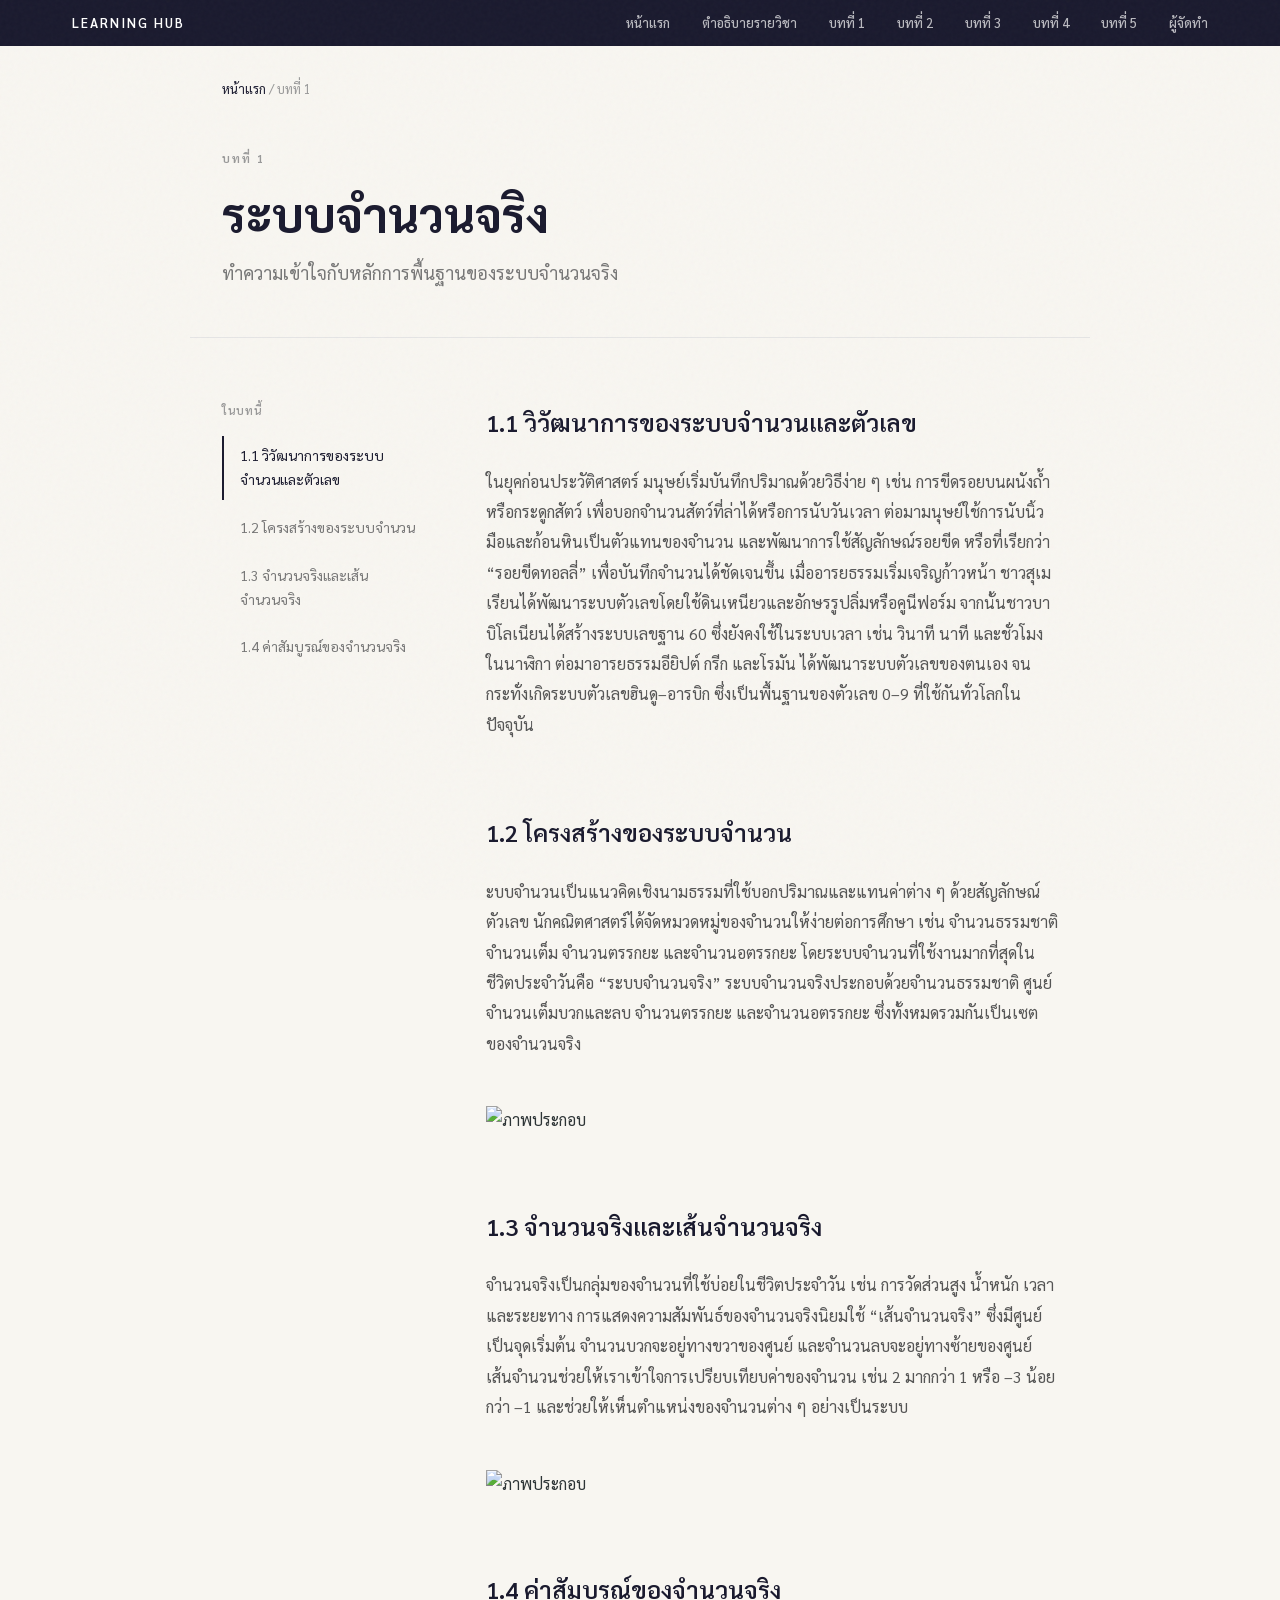
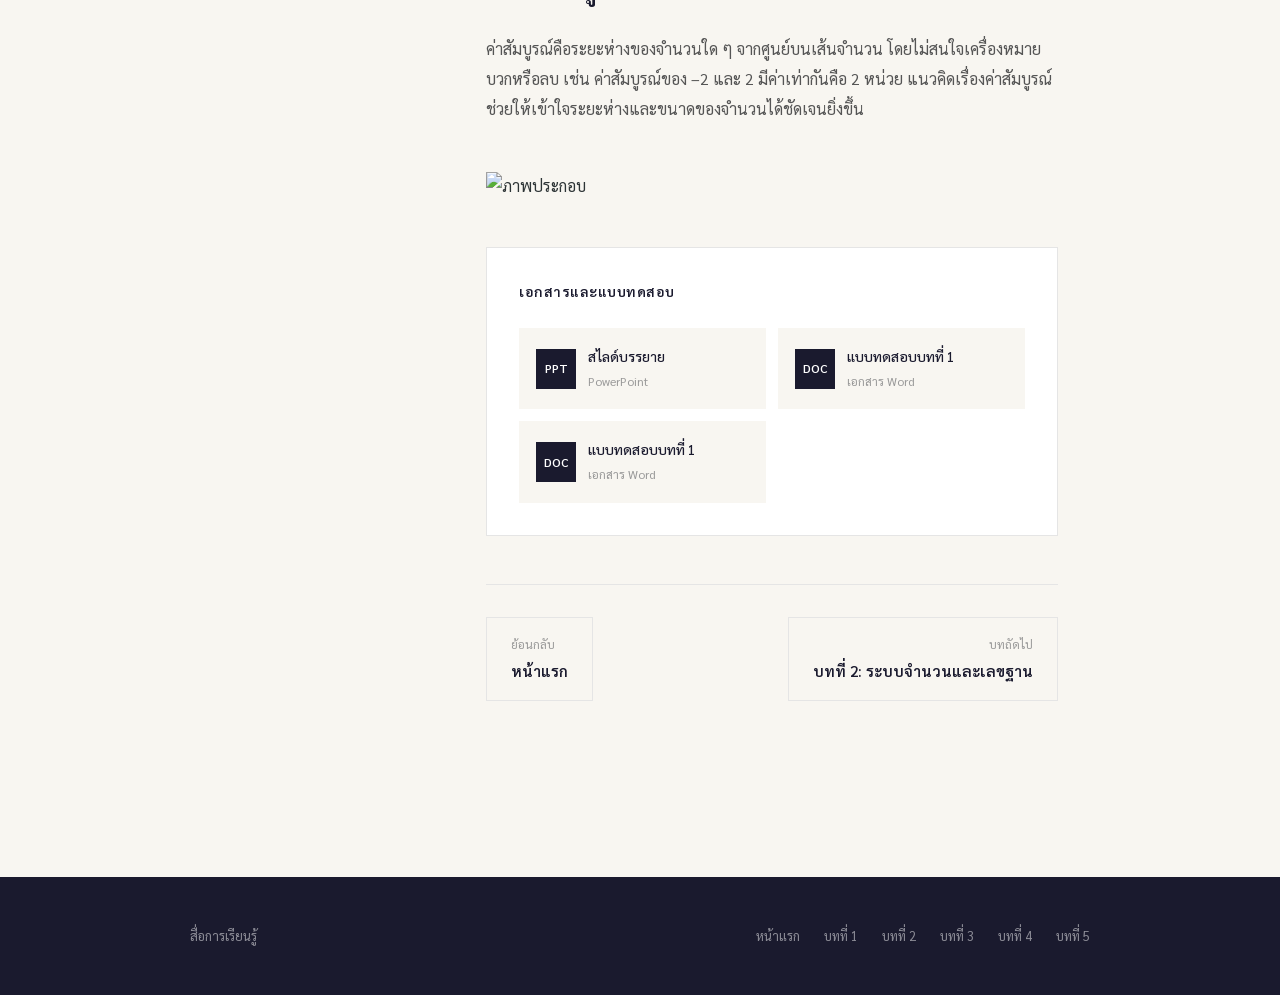
==== chapter1.html @ 9826f84a "Add files via upload" ====
<!DOCTYPE html>
<html lang="th">

<head>
    <meta charset="UTF-8">
    <meta name="viewport" content="width=device-width, initial-scale=1.0">
    <title>บทที่ 1 - ระบบจำนวนจริง</title>
    <style>
        @import url('https://fonts.googleapis.com/css2?family=Sarabun:wght@300;400;500;600;700&display=swap');

        * {
            margin: 0;
            padding: 0;
            box-sizing: border-box;
        }

        body {
            font-family: 'Sarabun', sans-serif;
            background: #f8f6f1;
            color: #2d3436;
            line-height: 1.7;
            min-height: 100vh;
        }

        .grain {
            position: fixed;
            top: 0;
            left: 0;
            width: 100%;
            height: 100%;
            pointer-events: none;
            opacity: 0.03;
            background-image: url("data:image/svg+xml,%3Csvg viewBox='0 0 256 256' xmlns='http://www.w3.org/2000/svg'%3E%3Cfilter id='noise'%3E%3CfeTurbulence type='fractalNoise' baseFrequency='0.9' numOctaves='4' stitchTiles='stitch'/%3E%3C/filter%3E%3Crect width='100%25' height='100%25' filter='url(%23noise)'/%3E%3C/svg%3E");
            z-index: 1000;
        }

        .topbar {
            background: #1a1a2e;
            padding: 12px 0;
        }

        .topbar-inner {
            max-width: 1200px;
            margin: 0 auto;
            padding: 0 32px;
            display: flex;
            justify-content: space-between;
            align-items: center;
        }

        .logo {
            font-size: 13px;
            font-weight: 600;
            color: #fff;
            letter-spacing: 2px;
            text-transform: uppercase;
            text-decoration: none;
        }

        .topbar-nav {
            display: flex;
            gap: 32px;
        }

        .topbar-nav a {
            color: rgba(255, 255, 255, 0.7);
            text-decoration: none;
            font-size: 13px;
            font-weight: 500;
            transition: color 0.2s;
        }

        .topbar-nav a:hover,
        .topbar-nav a.active {
            color: #fff;
        }

        .breadcrumb {
            max-width: 900px;
            margin: 0 auto;
            padding: 32px 32px 0;
            font-size: 13px;
            color: #999;
        }

        .breadcrumb a {
            color: #1a1a2e;
            text-decoration: none;
        }

        .breadcrumb a:hover {
            text-decoration: underline;
        }

        .chapter-header {
            max-width: 900px;
            margin: 0 auto;
            padding: 48px 32px;
            border-bottom: 1px solid #e5e5e5;
        }

        .chapter-label {
            font-size: 12px;
            font-weight: 600;
            color: #999;
            letter-spacing: 2px;
            text-transform: uppercase;
            margin-bottom: 16px;
        }

        .chapter-header h1 {
            font-size: clamp(32px, 5vw, 48px);
            font-weight: 700;
            color: #1a1a2e;
            line-height: 1.2;
            margin-bottom: 16px;
        }

        .chapter-header p {
            font-size: 18px;
            color: #777;
            max-width: 600px;
        }

        .content-wrapper {
            display: grid;
            grid-template-columns: 200px 1fr;
            gap: 64px;
            max-width: 900px;
            margin: 0 auto;
            padding: 64px 32px;
        }

        .sidebar {
            position: sticky;
            top: 32px;
            height: fit-content;
        }

        .sidebar-title {
            font-size: 11px;
            font-weight: 600;
            color: #999;
            letter-spacing: 1px;
            text-transform: uppercase;
            margin-bottom: 16px;
        }

        .sidebar-nav {
            list-style: none;
        }

        .sidebar-nav li {
            margin-bottom: 8px;
        }

        .sidebar-nav a {
            display: block;
            font-size: 14px;
            color: #777;
            text-decoration: none;
            padding: 8px 0;
            border-left: 2px solid transparent;
            padding-left: 16px;
            transition: all 0.2s;
        }

        .sidebar-nav a:hover,
        .sidebar-nav a.active {
            color: #1a1a2e;
            border-left-color: #1a1a2e;
        }

        .content {
            min-width: 0;
        }

        .content h2 {
            font-size: 24px;
            font-weight: 600;
            color: #1a1a2e;
            margin: 48px 0 24px;
            padding-top: 24px;
        }

        .content h2:first-child {
            margin-top: 0;
            padding-top: 0;
        }

        .content p {
            font-size: 16px;
            color: #555;
            line-height: 1.9;
            margin-bottom: 20px;
        }

        .content ul,
        .content ol {
            margin: 20px 0 28px 24px;
            color: #555;
        }

        .content li {
            margin-bottom: 12px;
            font-size: 16px;
            line-height: 1.8;
        }

        .callout {
            background: #fff;
            border: 1px solid #e5e5e5;
            border-left: 4px solid #1a1a2e;
            padding: 24px 28px;
            margin: 32px 0;
        }

        .callout-title {
            font-size: 14px;
            font-weight: 600;
            color: #1a1a2e;
            margin-bottom: 8px;
            text-transform: uppercase;
            letter-spacing: 0.5px;
        }

        .callout p {
            margin: 0;
            font-size: 15px;
        }

        .files-section {
            background: #fff;
            border: 1px solid #e5e5e5;
            padding: 32px;
            margin: 48px 0;
        }

        .files-title {
            font-size: 14px;
            font-weight: 600;
            color: #1a1a2e;
            margin-bottom: 24px;
            text-transform: uppercase;
            letter-spacing: 0.5px;
        }

        .files-grid {
            display: grid;
            grid-template-columns: repeat(2, 1fr);
            gap: 12px;
        }

        .file-item {
            display: flex;
            align-items: center;
            gap: 12px;
            padding: 16px;
            background: #f8f6f1;
            text-decoration: none;
            color: #1a1a2e;
            font-size: 14px;
            font-weight: 500;
            transition: all 0.2s;
            border: 1px solid transparent;
        }

        .file-item:hover {
            border-color: #1a1a2e;
            background: #fff;
        }

        .file-icon {
            width: 40px;
            height: 40px;
            background: #1a1a2e;
            color: #fff;
            display: flex;
            align-items: center;
            justify-content: center;
            font-size: 12px;
            font-weight: 600;
            flex-shrink: 0;
        }

        .file-info {
            min-width: 0;
        }

        .file-name {
            display: block;
            white-space: nowrap;
            overflow: hidden;
            text-overflow: ellipsis;
        }

        .file-type {
            font-size: 12px;
            color: #999;
            font-weight: 400;
        }

        .nav-bottom {
            display: flex;
            justify-content: space-between;
            align-items: center;
            padding: 32px 0;
            margin-top: 48px;
            border-top: 1px solid #e5e5e5;
        }

        .nav-link {
            display: flex;
            flex-direction: column;
            text-decoration: none;
            color: inherit;
            padding: 16px 24px;
            border: 1px solid #e5e5e5;
            transition: all 0.2s;
            max-width: 280px;
        }

        .nav-link:hover {
            border-color: #1a1a2e;
            background: #fff;
        }

        .nav-link-label {
            font-size: 12px;
            color: #999;
            margin-bottom: 4px;
        }

        .nav-link-title {
            font-size: 15px;
            font-weight: 600;
            color: #1a1a2e;
        }

        footer {
            background: #1a1a2e;
            padding: 48px 32px;
            margin-top: 80px;
        }

        .footer-inner {
            max-width: 900px;
            margin: 0 auto;
            display: flex;
            justify-content: space-between;
            align-items: center;
        }

        .footer-text {
            color: rgba(255, 255, 255, 0.5);
            font-size: 13px;
        }

        .footer-links {
            display: flex;
            gap: 24px;
        }

        .footer-links a {
            color: rgba(255, 255, 255, 0.5);
            text-decoration: none;
            font-size: 13px;
            transition: color 0.2s;
        }

        .footer-links a:hover {
            color: #fff;
        }

        @media (max-width: 800px) {
            .content-wrapper {
                grid-template-columns: 1fr;
                gap: 32px;
            }

            .sidebar {
                position: static;
                padding-bottom: 32px;
                border-bottom: 1px solid #e5e5e5;
            }

            .files-grid {
                grid-template-columns: 1fr;
            }

            .nav-bottom {
                flex-direction: column;
                gap: 16px;
            }

            .nav-link {
                width: 100%;
                max-width: none;
            }
        }

        @media (max-width: 600px) {
            .chapter-header {
                padding: 32px 24px;
            }

            .content-wrapper {
                padding: 48px 24px;
            }

            .topbar-nav {
                display: none;
            }
        }
    </style>
</head>

<body>
    <div class="grain"></div>

    <div class="topbar">
        <div class="topbar-inner">
            <a href="index.html" class="logo">Learning Hub</a>
            <nav class="topbar-nav">
                <a href="index.html">หน้าแรก</a>
                <a href="chapter1.html">ตำอธิบายรายวิชา</a>
                <a href="chapter1.html">บทที่ 1</a>
                <a href="chapter2.html">บทที่ 2</a>
                <a href="chapter3.html">บทที่ 3</a>
                <a href="chapter4.html">บทที่ 4</a>
                <a href="chapter5.html">บทที่ 5</a>
                <a href="chapter1.html">ผู้จัดทำ</a>
            </nav>
        </div>
    </div>

    <div class="breadcrumb">
        <a href="index.html">หน้าแรก</a> / บทที่ 1
    </div>

    <header class="chapter-header">
        <div class="chapter-label">บทที่ 1</div>
        <h1>ระบบจำนวนจริง</h1>
        <p>ทำความเข้าใจกับหลักการพื้นฐานของระบบจำนวนจริง</p>
    </header>

    <div class="content-wrapper">
        <aside class="sidebar">
            <div class="sidebar-title">ในบทนี้</div>
            <ul class="sidebar-nav">
                <li><a href="#section-1" class="active">1.1 วิวัฒนาการของระบบจำนวนและตัวเลข</a></li>
                <li><a href="#section-2">1.2 โครงสร้างของระบบจำนวน</a></li>
                <li><a href="#section-3">1.3 จำนวนจริงและเส้นจำนวนจริง</a></li>
                <li><a href="#section-4">1.4 ค่าสัมบูรณ์ของจำนวนจริง</a></li>
            </ul>
        </aside>

        <main class="content">
            <h2 id="section-1">1.1 วิวัฒนาการของระบบจำนวนและตัวเลข</h2>
            <p>
                ในยุคก่อนประวัติศาสตร์ มนุษย์เริ่มบันทึกปริมาณด้วยวิธีง่าย ๆ เช่น การขีดรอยบนผนังถ้ำหรือกระดูกสัตว์
                เพื่อบอกจำนวนสัตว์ที่ล่าได้หรือการนับวันเวลา ต่อมามนุษย์ใช้การนับนิ้วมือและก้อนหินเป็นตัวแทนของจำนวน
                และพัฒนาการใช้สัญลักษณ์รอยขีด หรือที่เรียกว่า “รอยขีดทอลลี่” เพื่อบันทึกจำนวนได้ชัดเจนขึ้น

                เมื่ออารยธรรมเริ่มเจริญก้าวหน้า
                ชาวสุเมเรียนได้พัฒนาระบบตัวเลขโดยใช้ดินเหนียวและอักษรรูปลิ่มหรือคูนีฟอร์ม
                จากนั้นชาวบาบิโลเนียนได้สร้างระบบเลขฐาน 60 ซึ่งยังคงใช้ในระบบเวลา เช่น วินาที นาที และชั่วโมงในนาฬิกา
                ต่อมาอารยธรรมอียิปต์ กรีก และโรมัน ได้พัฒนาระบบตัวเลขของตนเอง จนกระทั่งเกิดระบบตัวเลขฮินดู–อารบิก
                ซึ่งเป็นพื้นฐานของตัวเลข 0–9 ที่ใช้กันทั่วโลกในปัจจุบัน
            </p>

            <h2 id="section-2">1.2 โครงสร้างของระบบจำนวน</h2>
            <p> ะบบจำนวนเป็นแนวคิดเชิงนามธรรมที่ใช้บอกปริมาณและแทนค่าต่าง ๆ ด้วยสัญลักษณ์ตัวเลข
                นักคณิตศาสตร์ได้จัดหมวดหมู่ของจำนวนให้ง่ายต่อการศึกษา เช่น จำนวนธรรมชาติ จำนวนเต็ม จำนวนตรรกยะ
                และจำนวนอตรรกยะ โดยระบบจำนวนที่ใช้งานมากที่สุดในชีวิตประจำวันคือ “ระบบจำนวนจริง”

                ระบบจำนวนจริงประกอบด้วยจำนวนธรรมชาติ ศูนย์ จำนวนเต็มบวกและลบ จำนวนตรรกยะ และจำนวนอตรรกยะ
                ซึ่งทั้งหมดรวมกันเป็นเซตของจำนวนจริง
            </p>
            <br><img src="img/img1.png" alt="ภาพประกอบ" width="100%"><br>


            <h2 id="section-3">1.3 จำนวนจริงและเส้นจำนวนจริง</h2>
            <p>จำนวนจริงเป็นกลุ่มของจำนวนที่ใช้บ่อยในชีวิตประจำวัน เช่น การวัดส่วนสูง น้ำหนัก เวลา และระยะทาง
                การแสดงความสัมพันธ์ของจำนวนจริงนิยมใช้ “เส้นจำนวนจริง” ซึ่งมีศูนย์เป็นจุดเริ่มต้น
                จำนวนบวกจะอยู่ทางขวาของศูนย์ และจำนวนลบจะอยู่ทางซ้ายของศูนย์

                เส้นจำนวนช่วยให้เราเข้าใจการเปรียบเทียบค่าของจำนวน เช่น 2 มากกว่า 1 หรือ –3 น้อยกว่า –1
                และช่วยให้เห็นตำแหน่งของจำนวนต่าง ๆ อย่างเป็นระบบ</p>
            <br><img src="img/img2.png" alt="ภาพประกอบ" width="100%"><br>

            <h2 id="section-4">1.4 ค่าสัมบูรณ์ของจำนวนจริง</h2>
            <p>
                ค่าสัมบูรณ์คือระยะห่างของจำนวนใด ๆ จากศูนย์บนเส้นจำนวน โดยไม่สนใจเครื่องหมายบวกหรือลบ เช่น
                ค่าสัมบูรณ์ของ –2 และ 2 มีค่าเท่ากันคือ 2 หน่วย
                แนวคิดเรื่องค่าสัมบูรณ์ช่วยให้เข้าใจระยะห่างและขนาดของจำนวนได้ชัดเจนยิ่งขึ้น
            </p>
            <br><img src="img/img3.png" alt="ภาพประกอบ" width="100%"><br>

            <div class="files-section">
                <div class="files-title">เอกสารและแบบทดสอบ</div>
                <div class="files-grid">
                    <a href="บท1/บท 1.pptx" class="file-item">
                        <div class="file-icon">PPT</div>
                        <div class="file-info">
                            <span class="file-name">สไลด์บรรยาย</span>
                            <span class="file-type">PowerPoint</span>
                        </div>
                    </a>
                    <a href="บท1/ใบงานที่ 1-คณิตคอม.doc" class="file-item">
                        <div class="file-icon">DOC</div>
                        <div class="file-info">
                            <span class="file-name">แบบทดสอบบทที่ 1</span>
                            <span class="file-type">เอกสาร Word</span>
                        </div>
                    </a>
                    <a href="บท1/แบบทดสอบครั้งที่ 1 เรื่องระบบเลขจำนวนจริง.docx" class="file-item">
                        <div class="file-icon">DOC</div>
                        <div class="file-info">
                            <span class="file-name">แบบทดสอบบทที่ 1</span>
                            <span class="file-type">เอกสาร Word</span>
                        </div>
                    </a>
                </div>
            </div>

            <nav class="nav-bottom">
                <a href="index.html" class="nav-link">
                    <span class="nav-link-label">ย้อนกลับ</span>
                    <span class="nav-link-title">หน้าแรก</span>
                </a>
                <a href="chapter2.html" class="nav-link" style="text-align: right;">
                    <span class="nav-link-label">บทถัดไป</span>
                    <span class="nav-link-title">บทที่ 2: ระบบจำนวนและเลขฐาน</span>
                </a>
            </nav>
        </main>
    </div>

    <footer>
        <div class="footer-inner">
            <span class="footer-text">สื่อการเรียนรู้</span>
            <div class="footer-links">
                <a href="index.html">หน้าแรก</a>
                <a href="chapter1.html">บทที่ 1</a>
                <a href="chapter2.html">บทที่ 2</a>
                <a href="chapter3.html">บทที่ 3</a>
                <a href="chapter4.html">บทที่ 4</a>
                <a href="chapter5.html">บทที่ 5</a>
            </div>
        </div>
    </footer>
</body>

</html>
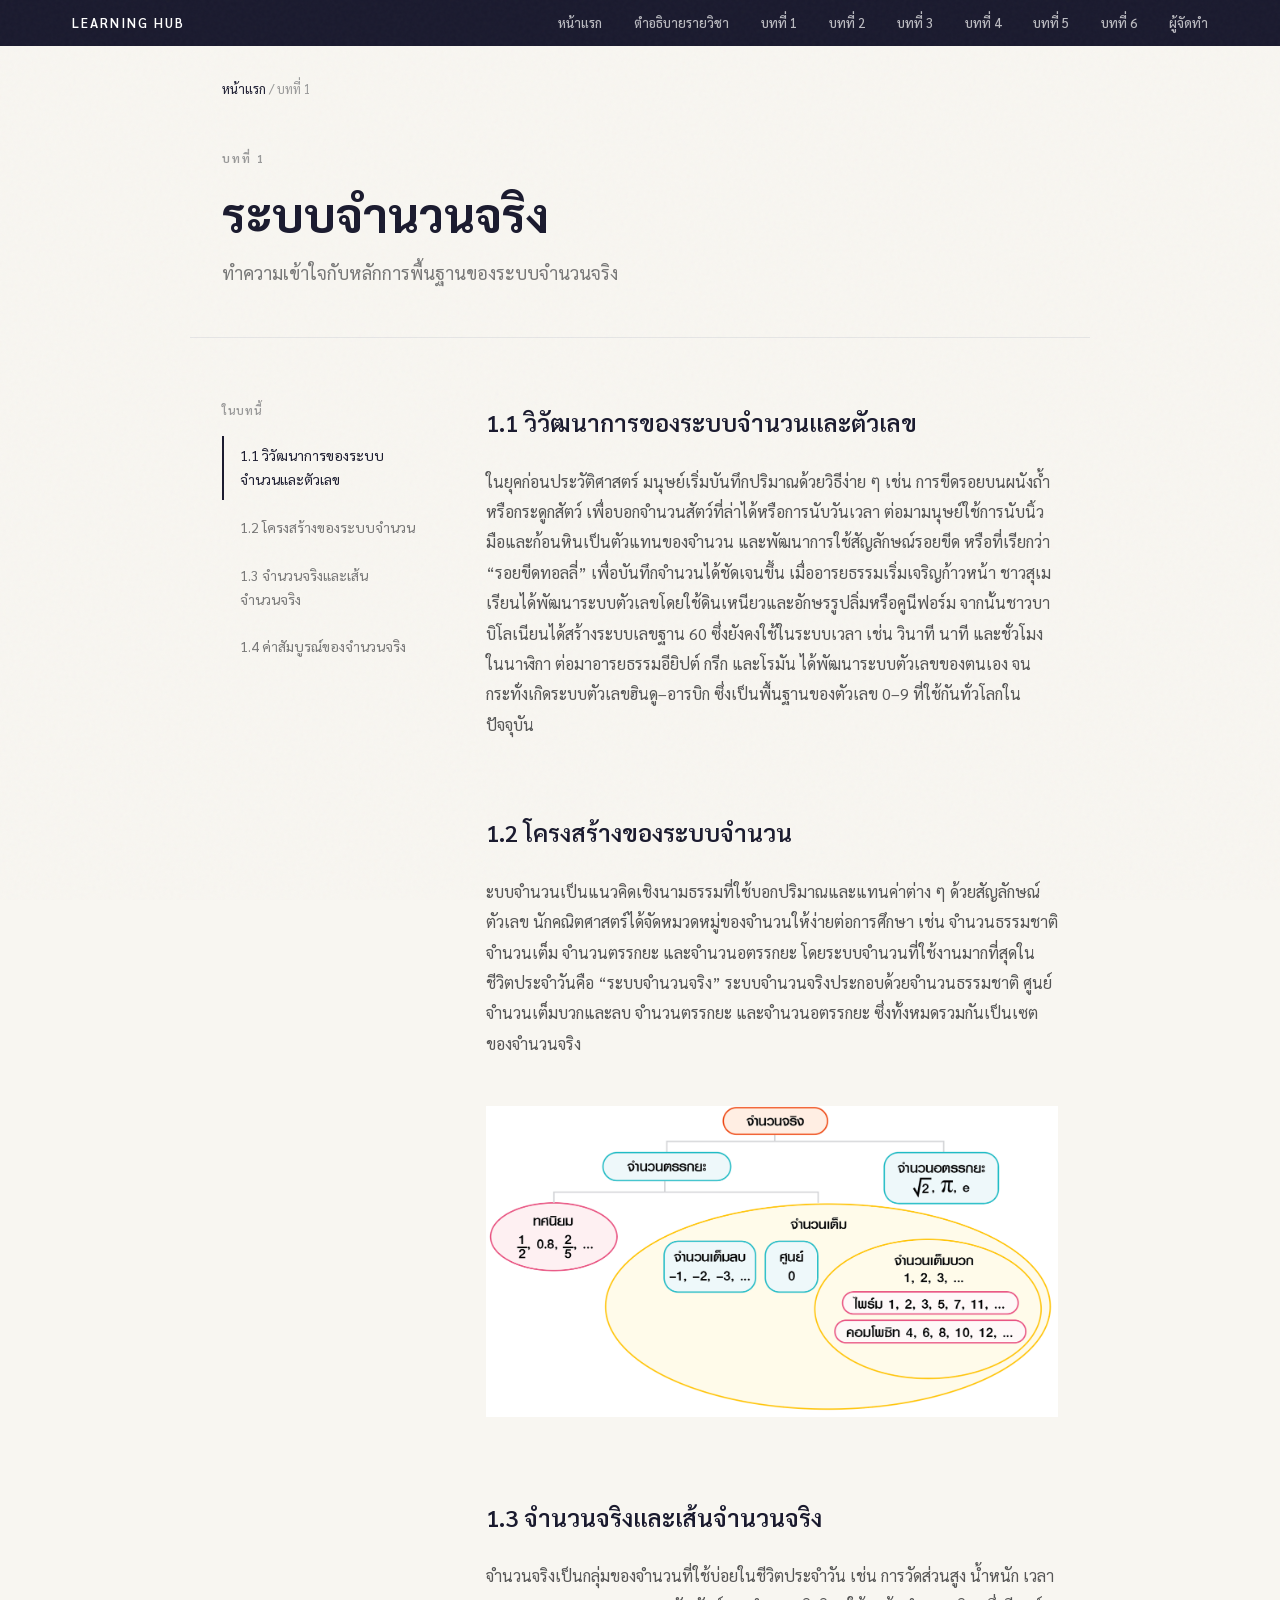
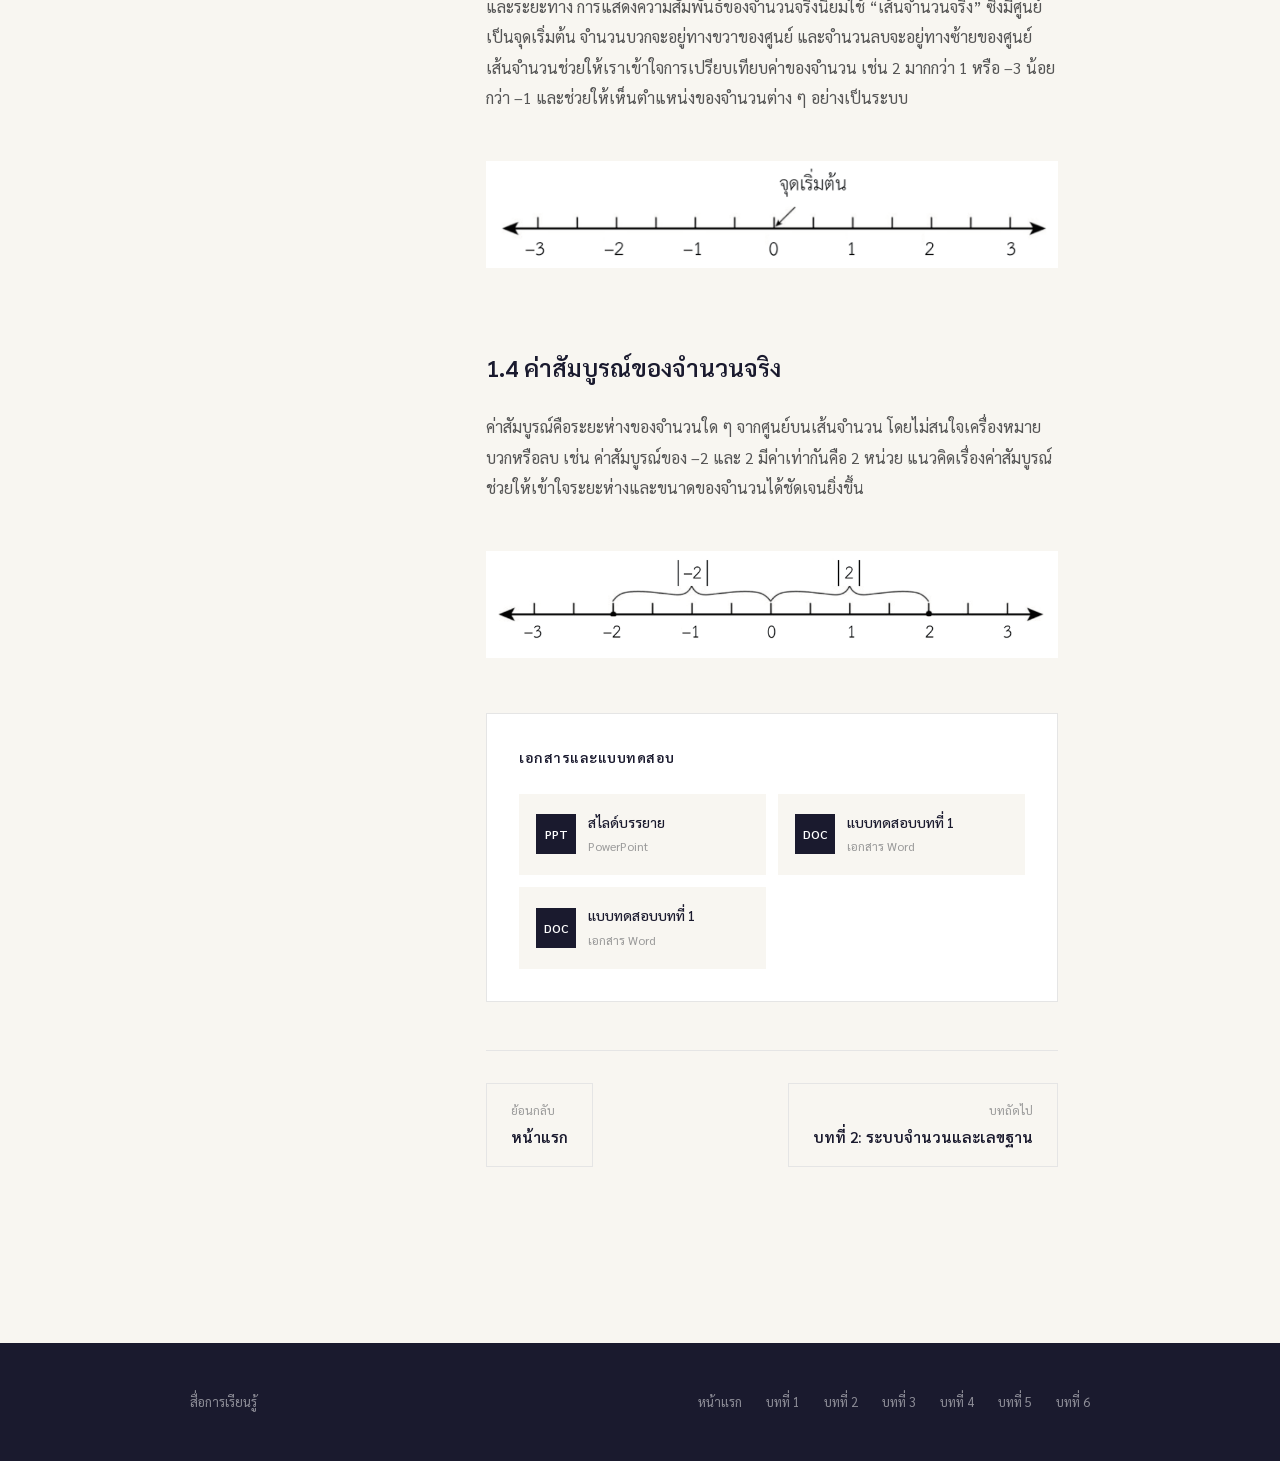
==== commit 225b274a: "Update chapter1.html" ====
--- a/chapter1.html
+++ b/chapter1.html
@@ -423,13 +423,14 @@
             <a href="index.html" class="logo">Learning Hub</a>
             <nav class="topbar-nav">
                 <a href="index.html">หน้าแรก</a>
-                <a href="chapter1.html">ตำอธิบายรายวิชา</a>
+                <a href="chapter8.html">ตำอธิบายรายวิชา</a>
                 <a href="chapter1.html">บทที่ 1</a>
                 <a href="chapter2.html">บทที่ 2</a>
                 <a href="chapter3.html">บทที่ 3</a>
                 <a href="chapter4.html">บทที่ 4</a>
                 <a href="chapter5.html">บทที่ 5</a>
-                <a href="chapter1.html">ผู้จัดทำ</a>
+                <a href="chapter6.html">บทที่ 6</a>
+                <a href="chapter7.html">ผู้จัดทำ</a>
             </nav>
         </div>
     </div>
@@ -547,9 +548,10 @@
                 <a href="chapter3.html">บทที่ 3</a>
                 <a href="chapter4.html">บทที่ 4</a>
                 <a href="chapter5.html">บทที่ 5</a>
+                <a href="chapter6.html">บทที่ 6</a>
             </div>
         </div>
     </footer>
 </body>
 
-</html>+</html>
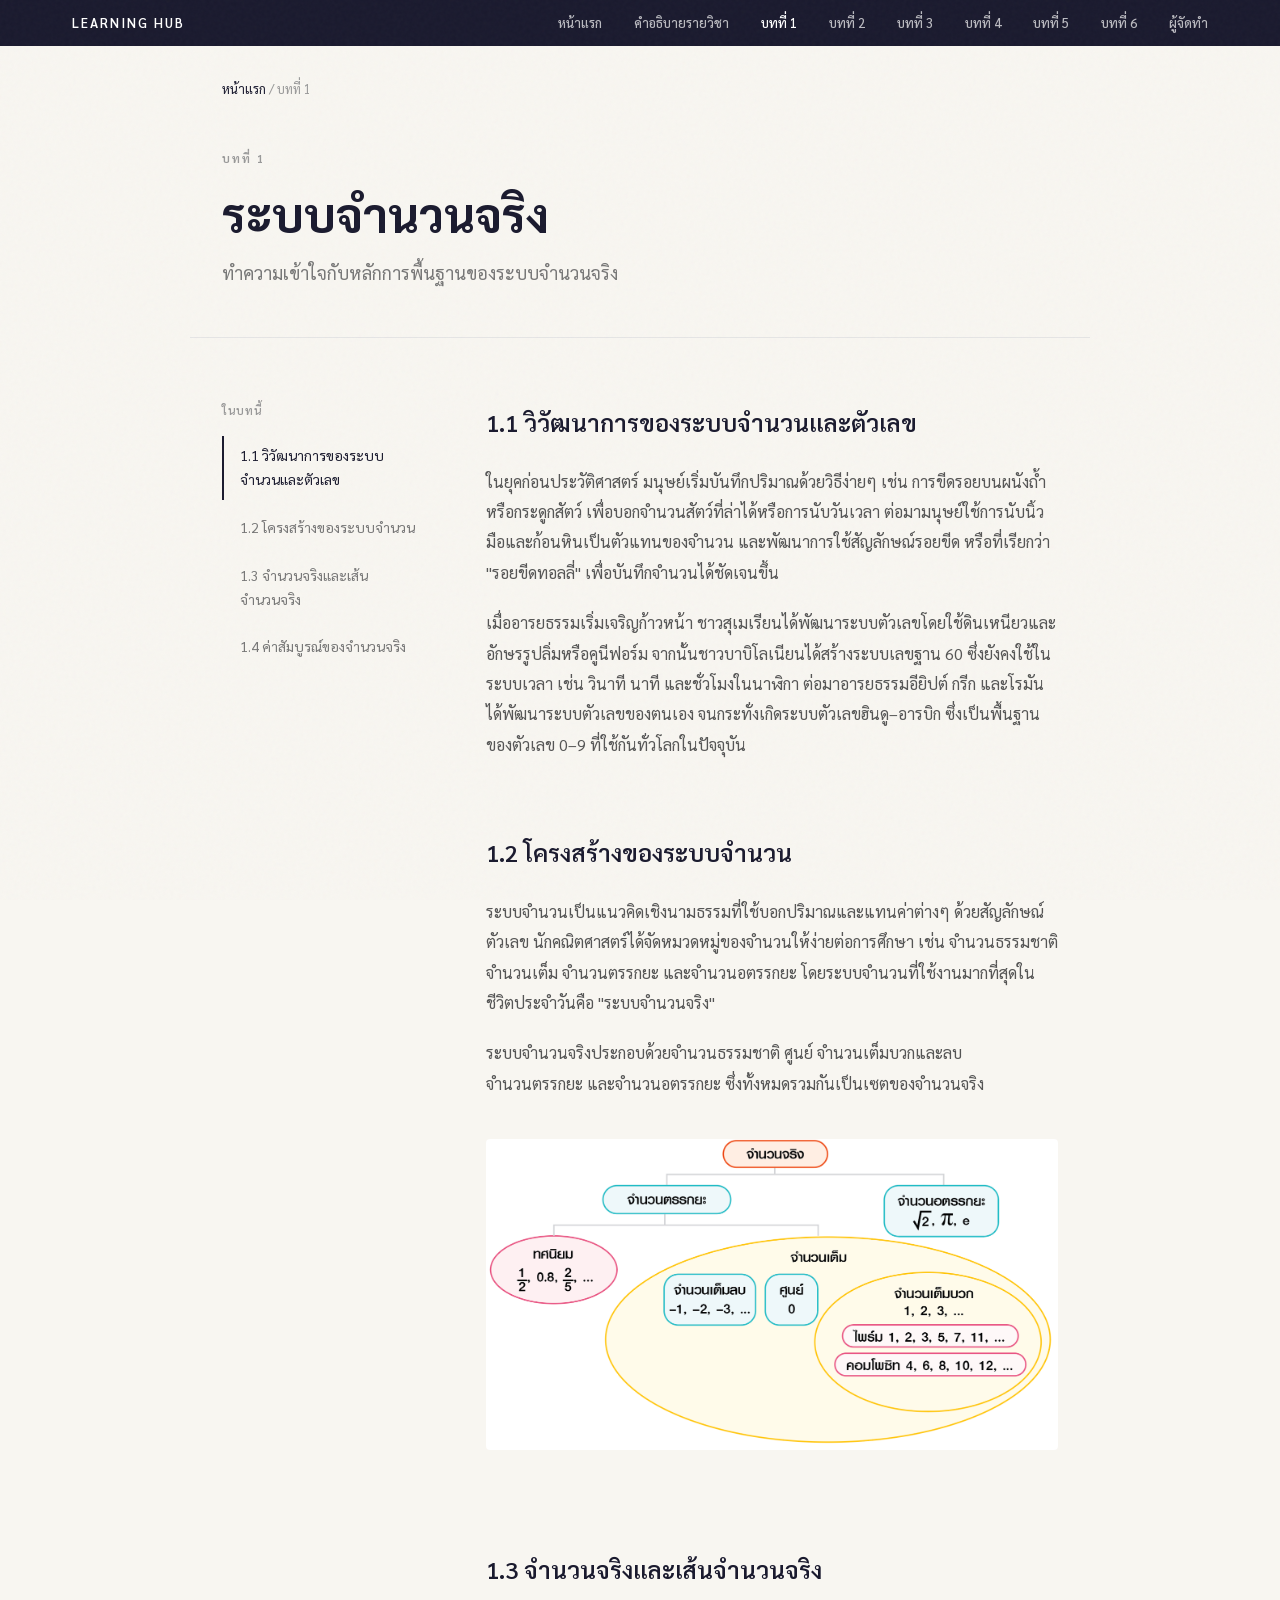
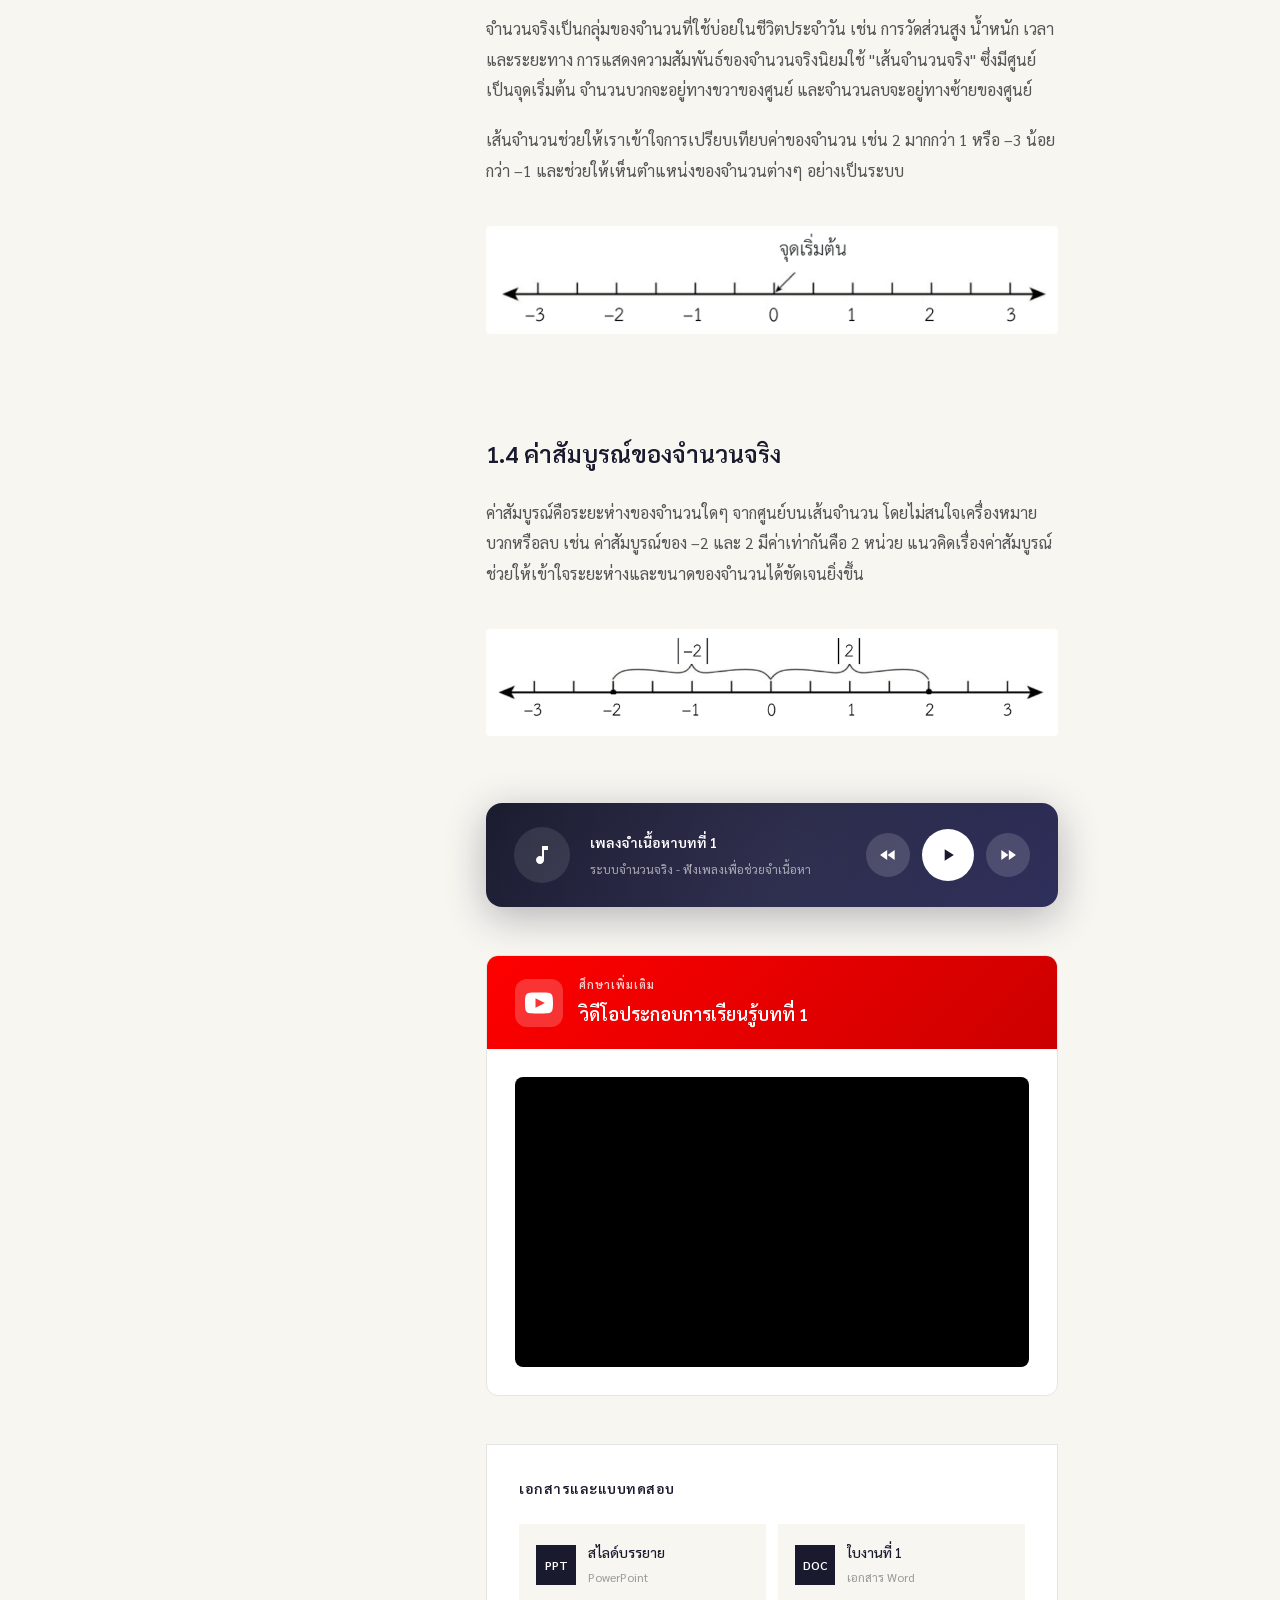
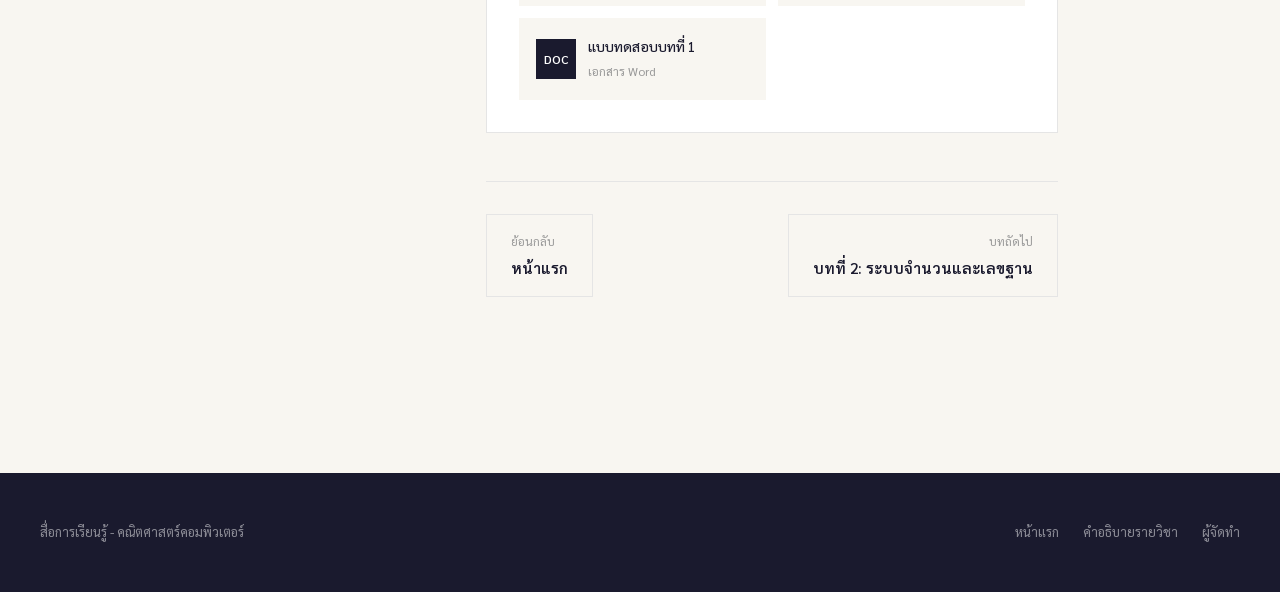
==== commit 423b975c: "Add files via upload" ====
--- a/chapter1.html
+++ b/chapter1.html
@@ -5,414 +5,7 @@
     <meta charset="UTF-8">
     <meta name="viewport" content="width=device-width, initial-scale=1.0">
     <title>บทที่ 1 - ระบบจำนวนจริง</title>
-    <style>
-        @import url('https://fonts.googleapis.com/css2?family=Sarabun:wght@300;400;500;600;700&display=swap');
-
-        * {
-            margin: 0;
-            padding: 0;
-            box-sizing: border-box;
-        }
-
-        body {
-            font-family: 'Sarabun', sans-serif;
-            background: #f8f6f1;
-            color: #2d3436;
-            line-height: 1.7;
-            min-height: 100vh;
-        }
-
-        .grain {
-            position: fixed;
-            top: 0;
-            left: 0;
-            width: 100%;
-            height: 100%;
-            pointer-events: none;
-            opacity: 0.03;
-            background-image: url("data:image/svg+xml,%3Csvg viewBox='0 0 256 256' xmlns='http://www.w3.org/2000/svg'%3E%3Cfilter id='noise'%3E%3CfeTurbulence type='fractalNoise' baseFrequency='0.9' numOctaves='4' stitchTiles='stitch'/%3E%3C/filter%3E%3Crect width='100%25' height='100%25' filter='url(%23noise)'/%3E%3C/svg%3E");
-            z-index: 1000;
-        }
-
-        .topbar {
-            background: #1a1a2e;
-            padding: 12px 0;
-        }
-
-        .topbar-inner {
-            max-width: 1200px;
-            margin: 0 auto;
-            padding: 0 32px;
-            display: flex;
-            justify-content: space-between;
-            align-items: center;
-        }
-
-        .logo {
-            font-size: 13px;
-            font-weight: 600;
-            color: #fff;
-            letter-spacing: 2px;
-            text-transform: uppercase;
-            text-decoration: none;
-        }
-
-        .topbar-nav {
-            display: flex;
-            gap: 32px;
-        }
-
-        .topbar-nav a {
-            color: rgba(255, 255, 255, 0.7);
-            text-decoration: none;
-            font-size: 13px;
-            font-weight: 500;
-            transition: color 0.2s;
-        }
-
-        .topbar-nav a:hover,
-        .topbar-nav a.active {
-            color: #fff;
-        }
-
-        .breadcrumb {
-            max-width: 900px;
-            margin: 0 auto;
-            padding: 32px 32px 0;
-            font-size: 13px;
-            color: #999;
-        }
-
-        .breadcrumb a {
-            color: #1a1a2e;
-            text-decoration: none;
-        }
-
-        .breadcrumb a:hover {
-            text-decoration: underline;
-        }
-
-        .chapter-header {
-            max-width: 900px;
-            margin: 0 auto;
-            padding: 48px 32px;
-            border-bottom: 1px solid #e5e5e5;
-        }
-
-        .chapter-label {
-            font-size: 12px;
-            font-weight: 600;
-            color: #999;
-            letter-spacing: 2px;
-            text-transform: uppercase;
-            margin-bottom: 16px;
-        }
-
-        .chapter-header h1 {
-            font-size: clamp(32px, 5vw, 48px);
-            font-weight: 700;
-            color: #1a1a2e;
-            line-height: 1.2;
-            margin-bottom: 16px;
-        }
-
-        .chapter-header p {
-            font-size: 18px;
-            color: #777;
-            max-width: 600px;
-        }
-
-        .content-wrapper {
-            display: grid;
-            grid-template-columns: 200px 1fr;
-            gap: 64px;
-            max-width: 900px;
-            margin: 0 auto;
-            padding: 64px 32px;
-        }
-
-        .sidebar {
-            position: sticky;
-            top: 32px;
-            height: fit-content;
-        }
-
-        .sidebar-title {
-            font-size: 11px;
-            font-weight: 600;
-            color: #999;
-            letter-spacing: 1px;
-            text-transform: uppercase;
-            margin-bottom: 16px;
-        }
-
-        .sidebar-nav {
-            list-style: none;
-        }
-
-        .sidebar-nav li {
-            margin-bottom: 8px;
-        }
-
-        .sidebar-nav a {
-            display: block;
-            font-size: 14px;
-            color: #777;
-            text-decoration: none;
-            padding: 8px 0;
-            border-left: 2px solid transparent;
-            padding-left: 16px;
-            transition: all 0.2s;
-        }
-
-        .sidebar-nav a:hover,
-        .sidebar-nav a.active {
-            color: #1a1a2e;
-            border-left-color: #1a1a2e;
-        }
-
-        .content {
-            min-width: 0;
-        }
-
-        .content h2 {
-            font-size: 24px;
-            font-weight: 600;
-            color: #1a1a2e;
-            margin: 48px 0 24px;
-            padding-top: 24px;
-        }
-
-        .content h2:first-child {
-            margin-top: 0;
-            padding-top: 0;
-        }
-
-        .content p {
-            font-size: 16px;
-            color: #555;
-            line-height: 1.9;
-            margin-bottom: 20px;
-        }
-
-        .content ul,
-        .content ol {
-            margin: 20px 0 28px 24px;
-            color: #555;
-        }
-
-        .content li {
-            margin-bottom: 12px;
-            font-size: 16px;
-            line-height: 1.8;
-        }
-
-        .callout {
-            background: #fff;
-            border: 1px solid #e5e5e5;
-            border-left: 4px solid #1a1a2e;
-            padding: 24px 28px;
-            margin: 32px 0;
-        }
-
-        .callout-title {
-            font-size: 14px;
-            font-weight: 600;
-            color: #1a1a2e;
-            margin-bottom: 8px;
-            text-transform: uppercase;
-            letter-spacing: 0.5px;
-        }
-
-        .callout p {
-            margin: 0;
-            font-size: 15px;
-        }
-
-        .files-section {
-            background: #fff;
-            border: 1px solid #e5e5e5;
-            padding: 32px;
-            margin: 48px 0;
-        }
-
-        .files-title {
-            font-size: 14px;
-            font-weight: 600;
-            color: #1a1a2e;
-            margin-bottom: 24px;
-            text-transform: uppercase;
-            letter-spacing: 0.5px;
-        }
-
-        .files-grid {
-            display: grid;
-            grid-template-columns: repeat(2, 1fr);
-            gap: 12px;
-        }
-
-        .file-item {
-            display: flex;
-            align-items: center;
-            gap: 12px;
-            padding: 16px;
-            background: #f8f6f1;
-            text-decoration: none;
-            color: #1a1a2e;
-            font-size: 14px;
-            font-weight: 500;
-            transition: all 0.2s;
-            border: 1px solid transparent;
-        }
-
-        .file-item:hover {
-            border-color: #1a1a2e;
-            background: #fff;
-        }
-
-        .file-icon {
-            width: 40px;
-            height: 40px;
-            background: #1a1a2e;
-            color: #fff;
-            display: flex;
-            align-items: center;
-            justify-content: center;
-            font-size: 12px;
-            font-weight: 600;
-            flex-shrink: 0;
-        }
-
-        .file-info {
-            min-width: 0;
-        }
-
-        .file-name {
-            display: block;
-            white-space: nowrap;
-            overflow: hidden;
-            text-overflow: ellipsis;
-        }
-
-        .file-type {
-            font-size: 12px;
-            color: #999;
-            font-weight: 400;
-        }
-
-        .nav-bottom {
-            display: flex;
-            justify-content: space-between;
-            align-items: center;
-            padding: 32px 0;
-            margin-top: 48px;
-            border-top: 1px solid #e5e5e5;
-        }
-
-        .nav-link {
-            display: flex;
-            flex-direction: column;
-            text-decoration: none;
-            color: inherit;
-            padding: 16px 24px;
-            border: 1px solid #e5e5e5;
-            transition: all 0.2s;
-            max-width: 280px;
-        }
-
-        .nav-link:hover {
-            border-color: #1a1a2e;
-            background: #fff;
-        }
-
-        .nav-link-label {
-            font-size: 12px;
-            color: #999;
-            margin-bottom: 4px;
-        }
-
-        .nav-link-title {
-            font-size: 15px;
-            font-weight: 600;
-            color: #1a1a2e;
-        }
-
-        footer {
-            background: #1a1a2e;
-            padding: 48px 32px;
-            margin-top: 80px;
-        }
-
-        .footer-inner {
-            max-width: 900px;
-            margin: 0 auto;
-            display: flex;
-            justify-content: space-between;
-            align-items: center;
-        }
-
-        .footer-text {
-            color: rgba(255, 255, 255, 0.5);
-            font-size: 13px;
-        }
-
-        .footer-links {
-            display: flex;
-            gap: 24px;
-        }
-
-        .footer-links a {
-            color: rgba(255, 255, 255, 0.5);
-            text-decoration: none;
-            font-size: 13px;
-            transition: color 0.2s;
-        }
-
-        .footer-links a:hover {
-            color: #fff;
-        }
-
-        @media (max-width: 800px) {
-            .content-wrapper {
-                grid-template-columns: 1fr;
-                gap: 32px;
-            }
-
-            .sidebar {
-                position: static;
-                padding-bottom: 32px;
-                border-bottom: 1px solid #e5e5e5;
-            }
-
-            .files-grid {
-                grid-template-columns: 1fr;
-            }
-
-            .nav-bottom {
-                flex-direction: column;
-                gap: 16px;
-            }
-
-            .nav-link {
-                width: 100%;
-                max-width: none;
-            }
-        }
-
-        @media (max-width: 600px) {
-            .chapter-header {
-                padding: 32px 24px;
-            }
-
-            .content-wrapper {
-                padding: 48px 24px;
-            }
-
-            .topbar-nav {
-                display: none;
-            }
-        }
-    </style>
+    <link rel="stylesheet" href="style.css">
 </head>
 
 <body>
@@ -423,8 +16,8 @@
             <a href="index.html" class="logo">Learning Hub</a>
             <nav class="topbar-nav">
                 <a href="index.html">หน้าแรก</a>
-                <a href="chapter8.html">ตำอธิบายรายวิชา</a>
-                <a href="chapter1.html">บทที่ 1</a>
+                <a href="chapter8.html">คำอธิบายรายวิชา</a>
+                <a href="chapter1.html" class="active">บทที่ 1</a>
                 <a href="chapter2.html">บทที่ 2</a>
                 <a href="chapter3.html">บทที่ 3</a>
                 <a href="chapter4.html">บทที่ 4</a>
@@ -459,10 +52,11 @@
         <main class="content">
             <h2 id="section-1">1.1 วิวัฒนาการของระบบจำนวนและตัวเลข</h2>
             <p>
-                ในยุคก่อนประวัติศาสตร์ มนุษย์เริ่มบันทึกปริมาณด้วยวิธีง่าย ๆ เช่น การขีดรอยบนผนังถ้ำหรือกระดูกสัตว์
+                ในยุคก่อนประวัติศาสตร์ มนุษย์เริ่มบันทึกปริมาณด้วยวิธีง่ายๆ เช่น การขีดรอยบนผนังถ้ำหรือกระดูกสัตว์
                 เพื่อบอกจำนวนสัตว์ที่ล่าได้หรือการนับวันเวลา ต่อมามนุษย์ใช้การนับนิ้วมือและก้อนหินเป็นตัวแทนของจำนวน
-                และพัฒนาการใช้สัญลักษณ์รอยขีด หรือที่เรียกว่า “รอยขีดทอลลี่” เพื่อบันทึกจำนวนได้ชัดเจนขึ้น
-
+                และพัฒนาการใช้สัญลักษณ์รอยขีด หรือที่เรียกว่า "รอยขีดทอลลี่" เพื่อบันทึกจำนวนได้ชัดเจนขึ้น
+            </p>
+            <p>
                 เมื่ออารยธรรมเริ่มเจริญก้าวหน้า
                 ชาวสุเมเรียนได้พัฒนาระบบตัวเลขโดยใช้ดินเหนียวและอักษรรูปลิ่มหรือคูนีฟอร์ม
                 จากนั้นชาวบาบิโลเนียนได้สร้างระบบเลขฐาน 60 ซึ่งยังคงใช้ในระบบเวลา เช่น วินาที นาที และชั่วโมงในนาฬิกา
@@ -471,32 +65,95 @@
             </p>
 
             <h2 id="section-2">1.2 โครงสร้างของระบบจำนวน</h2>
-            <p> ะบบจำนวนเป็นแนวคิดเชิงนามธรรมที่ใช้บอกปริมาณและแทนค่าต่าง ๆ ด้วยสัญลักษณ์ตัวเลข
+            <p>
+                ระบบจำนวนเป็นแนวคิดเชิงนามธรรมที่ใช้บอกปริมาณและแทนค่าต่างๆ ด้วยสัญลักษณ์ตัวเลข
                 นักคณิตศาสตร์ได้จัดหมวดหมู่ของจำนวนให้ง่ายต่อการศึกษา เช่น จำนวนธรรมชาติ จำนวนเต็ม จำนวนตรรกยะ
-                และจำนวนอตรรกยะ โดยระบบจำนวนที่ใช้งานมากที่สุดในชีวิตประจำวันคือ “ระบบจำนวนจริง”
-
+                และจำนวนอตรรกยะ โดยระบบจำนวนที่ใช้งานมากที่สุดในชีวิตประจำวันคือ "ระบบจำนวนจริง"
+            </p>
+            <p>
                 ระบบจำนวนจริงประกอบด้วยจำนวนธรรมชาติ ศูนย์ จำนวนเต็มบวกและลบ จำนวนตรรกยะ และจำนวนอตรรกยะ
                 ซึ่งทั้งหมดรวมกันเป็นเซตของจำนวนจริง
             </p>
-            <br><img src="img/img1.png" alt="ภาพประกอบ" width="100%"><br>
-
+            <img src="img/img1.png" alt="โครงสร้างของระบบจำนวน">
 
             <h2 id="section-3">1.3 จำนวนจริงและเส้นจำนวนจริง</h2>
-            <p>จำนวนจริงเป็นกลุ่มของจำนวนที่ใช้บ่อยในชีวิตประจำวัน เช่น การวัดส่วนสูง น้ำหนัก เวลา และระยะทาง
-                การแสดงความสัมพันธ์ของจำนวนจริงนิยมใช้ “เส้นจำนวนจริง” ซึ่งมีศูนย์เป็นจุดเริ่มต้น
+            <p>
+                จำนวนจริงเป็นกลุ่มของจำนวนที่ใช้บ่อยในชีวิตประจำวัน เช่น การวัดส่วนสูง น้ำหนัก เวลา และระยะทาง
+                การแสดงความสัมพันธ์ของจำนวนจริงนิยมใช้ "เส้นจำนวนจริง" ซึ่งมีศูนย์เป็นจุดเริ่มต้น
                 จำนวนบวกจะอยู่ทางขวาของศูนย์ และจำนวนลบจะอยู่ทางซ้ายของศูนย์
-
+            </p>
+            <p>
                 เส้นจำนวนช่วยให้เราเข้าใจการเปรียบเทียบค่าของจำนวน เช่น 2 มากกว่า 1 หรือ –3 น้อยกว่า –1
-                และช่วยให้เห็นตำแหน่งของจำนวนต่าง ๆ อย่างเป็นระบบ</p>
-            <br><img src="img/img2.png" alt="ภาพประกอบ" width="100%"><br>
+                และช่วยให้เห็นตำแหน่งของจำนวนต่างๆ อย่างเป็นระบบ
+            </p>
+            <img src="img/img2.png" alt="เส้นจำนวนจริง">
 
             <h2 id="section-4">1.4 ค่าสัมบูรณ์ของจำนวนจริง</h2>
             <p>
-                ค่าสัมบูรณ์คือระยะห่างของจำนวนใด ๆ จากศูนย์บนเส้นจำนวน โดยไม่สนใจเครื่องหมายบวกหรือลบ เช่น
+                ค่าสัมบูรณ์คือระยะห่างของจำนวนใดๆ จากศูนย์บนเส้นจำนวน โดยไม่สนใจเครื่องหมายบวกหรือลบ เช่น
                 ค่าสัมบูรณ์ของ –2 และ 2 มีค่าเท่ากันคือ 2 หน่วย
                 แนวคิดเรื่องค่าสัมบูรณ์ช่วยให้เข้าใจระยะห่างและขนาดของจำนวนได้ชัดเจนยิ่งขึ้น
             </p>
-            <br><img src="img/img3.png" alt="ภาพประกอบ" width="100%"><br>
+            <img src="img/img3.png" alt="ค่าสัมบูรณ์ของจำนวนจริง">
+
+            <!-- Music Player -->
+            <div class="music-player">
+                <div class="music-icon">
+                    <svg viewBox="0 0 24 24">
+                        <path
+                            d="M12 3v10.55c-.59-.34-1.27-.55-2-.55-2.21 0-4 1.79-4 4s1.79 4 4 4 4-1.79 4-4V7h4V3h-6z" />
+                    </svg>
+                </div>
+                <div class="music-info">
+                    <div class="music-title">เพลงจำเนื้อหาบทที่ 1</div>
+                    <div class="music-subtitle">ระบบจำนวนจริง - ฟังเพลงเพื่อช่วยจำเนื้อหา</div>
+                </div>
+                <div class="music-controls">
+                    <button class="music-btn" onclick="skipBack()" title="ย้อนกลับ 10 วินาที">
+                        <svg viewBox="0 0 24 24">
+                            <path d="M11 18V6l-8.5 6 8.5 6zm.5-6l8.5 6V6l-8.5 6z" />
+                        </svg>
+                    </button>
+                    <button class="music-btn play-btn" onclick="togglePlay()" id="playBtn" title="เล่น/หยุด">
+                        <svg viewBox="0 0 24 24" id="playIcon">
+                            <path d="M8 5v14l11-7z" />
+                        </svg>
+                    </button>
+                    <button class="music-btn" onclick="skipForward()" title="ข้ามไป 10 วินาที">
+                        <svg viewBox="0 0 24 24">
+                            <path d="M4 18l8.5-6L4 6v12zm9-12v12l8.5-6L13 6z" />
+                        </svg>
+                    </button>
+                </div>
+                <audio id="audioPlayer" src="บท1/music.mp4"></audio>
+            </div>
+
+            <!-- YouTube Section -->
+            <div class="youtube-section">
+                <div class="youtube-header">
+                    <div class="youtube-icon">
+                        <svg viewBox="0 0 24 24">
+                            <path
+                                d="M19.615 3.184c-3.604-.246-11.631-.245-15.23 0-3.897.266-4.356 2.62-4.385 8.816.029 6.185.484 8.549 4.385 8.816 3.6.245 11.626.246 15.23 0 3.897-.266 4.356-2.62 4.385-8.816-.029-6.185-.484-8.549-4.385-8.816zm-10.615 12.816v-8l8 3.993-8 4.007z" />
+                        </svg>
+                    </div>
+                    <div class="youtube-title-wrap">
+                        <div class="youtube-label">ศึกษาเพิ่มเติม</div>
+                        <div class="youtube-title">วิดีโอประกอบการเรียนรู้บทที่ 1</div>
+                    </div>
+                </div>
+
+                <div class="youtube-content">
+                    <div class="youtube-video">
+                        <iframe src="https://www.youtube.com/embed/dQw4w9WgXcQ" title="YouTube video player"
+                            frameborder="0"
+                            allow="accelerometer; autoplay; clipboard-write; encrypted-media; gyroscope; picture-in-picture"
+                            allowfullscreen>
+                        </iframe>
+                    </div>
+                </div>
+            </div>
+
 
             <div class="files-section">
                 <div class="files-title">เอกสารและแบบทดสอบ</div>
@@ -511,7 +168,7 @@
                     <a href="บท1/ใบงานที่ 1-คณิตคอม.doc" class="file-item">
                         <div class="file-icon">DOC</div>
                         <div class="file-info">
-                            <span class="file-name">แบบทดสอบบทที่ 1</span>
+                            <span class="file-name">ใบงานที่ 1</span>
                             <span class="file-type">เอกสาร Word</span>
                         </div>
                     </a>
@@ -540,18 +197,45 @@
 
     <footer>
         <div class="footer-inner">
-            <span class="footer-text">สื่อการเรียนรู้</span>
+            <span class="footer-text">สื่อการเรียนรู้ - คณิตศาสตร์คอมพิวเตอร์</span>
             <div class="footer-links">
                 <a href="index.html">หน้าแรก</a>
-                <a href="chapter1.html">บทที่ 1</a>
-                <a href="chapter2.html">บทที่ 2</a>
-                <a href="chapter3.html">บทที่ 3</a>
-                <a href="chapter4.html">บทที่ 4</a>
-                <a href="chapter5.html">บทที่ 5</a>
-                <a href="chapter6.html">บทที่ 6</a>
+                <a href="chapter8.html">คำอธิบายรายวิชา</a>
+                <a href="chapter7.html">ผู้จัดทำ</a>
             </div>
         </div>
     </footer>
+
+    <script>
+        const audio = document.getElementById('audioPlayer');
+        const playBtn = document.getElementById('playBtn');
+        const playIcon = document.getElementById('playIcon');
+        let isPlaying = false;
+
+        function togglePlay() {
+            if (isPlaying) {
+                audio.pause();
+                playIcon.innerHTML = '<path d="M8 5v14l11-7z"/>';
+            } else {
+                audio.play();
+                playIcon.innerHTML = '<path d="M6 19h4V5H6v14zm8-14v14h4V5h-4z"/>';
+            }
+            isPlaying = !isPlaying;
+        }
+
+        function skipBack() {
+            audio.currentTime = Math.max(0, audio.currentTime - 10);
+        }
+
+        function skipForward() {
+            audio.currentTime = Math.min(audio.duration, audio.currentTime + 10);
+        }
+
+        audio.addEventListener('ended', () => {
+            isPlaying = false;
+            playIcon.innerHTML = '<path d="M8 5v14l11-7z"/>';
+        });
+    </script>
 </body>
 
-</html>
+</html>
--- a/style.css
+++ b/style.css
@@ -0,0 +1,1421 @@
+@import url('https://fonts.googleapis.com/css2?family=Sarabun:wght@300;400;500;600;700&display=swap');
+
+* {
+    margin: 0;
+    padding: 0;
+    box-sizing: border-box;
+}
+
+body {
+    font-family: 'Sarabun', sans-serif;
+    background: #f8f6f1;
+    color: #2d3436;
+    line-height: 1.7;
+    min-height: 100vh;
+}
+
+.grain {
+    position: fixed;
+    top: 0;
+    left: 0;
+    width: 100%;
+    height: 100%;
+    pointer-events: none;
+    opacity: 0.03;
+    background-image: url("data:image/svg+xml,%3Csvg viewBox='0 0 256 256' xmlns='http://www.w3.org/2000/svg'%3E%3Cfilter id='noise'%3E%3CfeTurbulence type='fractalNoise' baseFrequency='0.9' numOctaves='4' stitchTiles='stitch'/%3E%3C/filter%3E%3Crect width='100%25' height='100%25' filter='url(%23noise)'/%3E%3C/svg%3E");
+    z-index: 1000;
+}
+
+/* Topbar */
+.topbar {
+    background: #1a1a2e;
+    padding: 12px 0;
+}
+
+.topbar-inner {
+    max-width: 1200px;
+    margin: 0 auto;
+    padding: 0 32px;
+    display: flex;
+    justify-content: space-between;
+    align-items: center;
+}
+
+.logo {
+    font-size: 13px;
+    font-weight: 600;
+    color: #fff;
+    letter-spacing: 2px;
+    text-transform: uppercase;
+    text-decoration: none;
+}
+
+.topbar-nav {
+    display: flex;
+    gap: 32px;
+}
+
+.topbar-nav a {
+    color: rgba(255, 255, 255, 0.7);
+    text-decoration: none;
+    font-size: 13px;
+    font-weight: 500;
+    transition: color 0.2s;
+}
+
+.topbar-nav a:hover,
+.topbar-nav a.active {
+    color: #fff;
+}
+
+/* Hero Section (Index) */
+.hero {
+    padding: 120px 32px 80px;
+    max-width: 1200px;
+    margin: 0 auto;
+}
+
+.hero-label {
+    display: inline-block;
+    background: #1a1a2e;
+    color: #fff;
+    font-size: 11px;
+    font-weight: 600;
+    letter-spacing: 1.5px;
+    text-transform: uppercase;
+    padding: 8px 16px;
+    margin-bottom: 32px;
+}
+
+.hero h1 {
+    font-size: clamp(42px, 6vw, 72px);
+    font-weight: 700;
+    color: #1a1a2e;
+    line-height: 1.1;
+    margin-bottom: 24px;
+    max-width: 700px;
+}
+
+.hero p {
+    font-size: 18px;
+    color: #636e72;
+    max-width: 520px;
+    line-height: 1.8;
+}
+
+/* Divider */
+.divider {
+    max-width: 1200px;
+    margin: 0 auto;
+    padding: 0 32px;
+}
+
+.divider-line {
+    height: 1px;
+    background: #ddd;
+}
+
+/* Chapters Section */
+.chapters-section {
+    max-width: 1200px;
+    margin: 0 auto;
+    padding: 80px 32px;
+}
+
+.section-header {
+    display: flex;
+    justify-content: space-between;
+    align-items: flex-end;
+    margin-bottom: 48px;
+}
+
+.section-title {
+    font-size: 14px;
+    font-weight: 600;
+    color: #1a1a2e;
+    letter-spacing: 1px;
+    text-transform: uppercase;
+}
+
+.section-count {
+    font-size: 13px;
+    color: #999;
+}
+
+.chapters-grid {
+    display: grid;
+    grid-template-columns: repeat(2, 1fr);
+    gap: 24px;
+}
+
+.chapter-card {
+    background: #fff;
+    border: 1px solid #e5e5e5;
+    padding: 40px;
+    text-decoration: none;
+    color: inherit;
+    position: relative;
+    transition: all 0.3s ease;
+    display: block;
+}
+
+.chapter-card::before {
+    content: '';
+    position: absolute;
+    top: 0;
+    left: 0;
+    width: 4px;
+    height: 100%;
+    background: #1a1a2e;
+    transform: scaleY(0);
+    transition: transform 0.3s ease;
+}
+
+.chapter-card:hover {
+    border-color: #1a1a2e;
+    transform: translateY(-4px);
+    box-shadow: 0 20px 40px rgba(0, 0, 0, 0.08);
+}
+
+.chapter-card:hover::before {
+    transform: scaleY(1);
+}
+
+.chapter-num {
+    font-size: 64px;
+    font-weight: 700;
+    color: #f0ede8;
+    line-height: 1;
+    margin-bottom: 24px;
+}
+
+.chapter-card:hover .chapter-num {
+    color: #e8e4dc;
+}
+
+.chapter-title {
+    font-size: 22px;
+    font-weight: 600;
+    color: #1a1a2e;
+    margin-bottom: 12px;
+}
+
+.chapter-desc {
+    font-size: 15px;
+    color: #777;
+    line-height: 1.7;
+    margin-bottom: 24px;
+}
+
+.chapter-meta {
+    display: flex;
+    gap: 24px;
+    font-size: 12px;
+    color: #999;
+    text-transform: uppercase;
+    letter-spacing: 0.5px;
+    flex-wrap: wrap;
+}
+
+.chapter-card.featured {
+    grid-column: span 2;
+    display: grid;
+    grid-template-columns: 1fr 1fr;
+    gap: 48px;
+    background: #1a1a2e;
+    border-color: #1a1a2e;
+}
+
+.chapter-card.featured::before {
+    display: none;
+}
+
+.chapter-card.featured .chapter-num {
+    color: rgba(255, 255, 255, 0.1);
+    font-size: 120px;
+}
+
+.chapter-card.featured .chapter-title {
+    color: #fff;
+}
+
+.chapter-card.featured .chapter-desc {
+    color: rgba(255, 255, 255, 0.6);
+}
+
+.chapter-card.featured .chapter-meta {
+    color: rgba(255, 255, 255, 0.4);
+}
+
+.chapter-card.featured:hover {
+    transform: translateY(-4px);
+    box-shadow: 0 30px 60px rgba(26, 26, 46, 0.3);
+}
+
+.featured-visual {
+    display: flex;
+    align-items: center;
+    justify-content: center;
+}
+
+.visual-pattern {
+    width: 200px;
+    height: 200px;
+    border: 2px solid rgba(255, 255, 255, 0.1);
+    border-radius: 50%;
+    display: flex;
+    align-items: center;
+    justify-content: center;
+}
+
+.visual-pattern-inner {
+    width: 120px;
+    height: 120px;
+    border: 2px solid rgba(255, 255, 255, 0.15);
+    border-radius: 50%;
+}
+
+.arrow-icon {
+    display: inline-block;
+    margin-left: 8px;
+    transition: transform 0.2s;
+}
+
+.chapter-card:hover .arrow-icon {
+    transform: translateX(4px);
+}
+
+/* Breadcrumb */
+.breadcrumb {
+    max-width: 900px;
+    margin: 0 auto;
+    padding: 32px 32px 0;
+    font-size: 13px;
+    color: #999;
+}
+
+.breadcrumb a {
+    color: #1a1a2e;
+    text-decoration: none;
+}
+
+.breadcrumb a:hover {
+    text-decoration: underline;
+}
+
+/* Chapter Header */
+.chapter-header {
+    max-width: 900px;
+    margin: 0 auto;
+    padding: 48px 32px;
+    border-bottom: 1px solid #e5e5e5;
+}
+
+.chapter-label {
+    font-size: 12px;
+    font-weight: 600;
+    color: #999;
+    letter-spacing: 2px;
+    text-transform: uppercase;
+    margin-bottom: 16px;
+}
+
+.chapter-header h1 {
+    font-size: clamp(32px, 5vw, 48px);
+    font-weight: 700;
+    color: #1a1a2e;
+    line-height: 1.2;
+    margin-bottom: 16px;
+}
+
+.chapter-header p {
+    font-size: 18px;
+    color: #777;
+    max-width: 600px;
+}
+
+/* Content Layout */
+.content-wrapper {
+    display: grid;
+    grid-template-columns: 200px 1fr;
+    gap: 64px;
+    max-width: 900px;
+    margin: 0 auto;
+    padding: 64px 32px;
+}
+
+.sidebar {
+    position: sticky;
+    top: 32px;
+    height: fit-content;
+}
+
+.sidebar-title {
+    font-size: 11px;
+    font-weight: 600;
+    color: #999;
+    letter-spacing: 1px;
+    text-transform: uppercase;
+    margin-bottom: 16px;
+}
+
+.sidebar-nav {
+    list-style: none;
+}
+
+.sidebar-nav li {
+    margin-bottom: 8px;
+}
+
+.sidebar-nav a {
+    display: block;
+    font-size: 14px;
+    color: #777;
+    text-decoration: none;
+    padding: 8px 0;
+    border-left: 2px solid transparent;
+    padding-left: 16px;
+    transition: all 0.2s;
+}
+
+.sidebar-nav a:hover,
+.sidebar-nav a.active {
+    color: #1a1a2e;
+    border-left-color: #1a1a2e;
+}
+
+/* Content */
+.content {
+    min-width: 0;
+}
+
+.content h2 {
+    font-size: 24px;
+    font-weight: 600;
+    color: #1a1a2e;
+    margin: 48px 0 24px;
+    padding-top: 24px;
+}
+
+.content h2:first-child {
+    margin-top: 0;
+    padding-top: 0;
+}
+
+.content p {
+    font-size: 16px;
+    color: #555;
+    line-height: 1.9;
+    margin-bottom: 20px;
+}
+
+.content ul,
+.content ol {
+    margin: 20px 0 28px 24px;
+    color: #555;
+}
+
+.content li {
+    margin-bottom: 12px;
+    font-size: 16px;
+    line-height: 1.8;
+}
+
+.content img {
+    max-width: 100%;
+    height: auto;
+    margin: 20px 0;
+    border-radius: 4px;
+}
+
+/* Callout */
+.callout {
+    background: #fff;
+    border: 1px solid #e5e5e5;
+    border-left: 4px solid #1a1a2e;
+    padding: 24px 28px;
+    margin: 32px 0;
+}
+
+.callout-title {
+    font-size: 14px;
+    font-weight: 600;
+    color: #1a1a2e;
+    margin-bottom: 8px;
+    text-transform: uppercase;
+    letter-spacing: 0.5px;
+}
+
+.callout p {
+    margin: 0;
+    font-size: 15px;
+}
+
+.callout.case-study {
+    background: #1a1a2e;
+    border: none;
+}
+
+.callout.case-study .callout-title {
+    color: rgba(255, 255, 255, 0.6);
+}
+
+.callout.case-study p {
+    color: rgba(255, 255, 255, 0.9);
+}
+
+/* Files Section */
+.files-section {
+    background: #fff;
+    border: 1px solid #e5e5e5;
+    padding: 32px;
+    margin: 48px 0;
+}
+
+.files-title {
+    font-size: 14px;
+    font-weight: 600;
+    color: #1a1a2e;
+    margin-bottom: 24px;
+    text-transform: uppercase;
+    letter-spacing: 0.5px;
+}
+
+.files-grid {
+    display: grid;
+    grid-template-columns: repeat(2, 1fr);
+    gap: 12px;
+}
+
+.file-item {
+    display: flex;
+    align-items: center;
+    gap: 12px;
+    padding: 16px;
+    background: #f8f6f1;
+    text-decoration: none;
+    color: #1a1a2e;
+    font-size: 14px;
+    font-weight: 500;
+    transition: all 0.2s;
+    border: 1px solid transparent;
+}
+
+.file-item:hover {
+    border-color: #1a1a2e;
+    background: #fff;
+}
+
+.file-icon {
+    width: 40px;
+    height: 40px;
+    background: #1a1a2e;
+    color: #fff;
+    display: flex;
+    align-items: center;
+    justify-content: center;
+    font-size: 12px;
+    font-weight: 600;
+    flex-shrink: 0;
+}
+
+.file-info {
+    min-width: 0;
+}
+
+.file-name {
+    display: block;
+    white-space: nowrap;
+    overflow: hidden;
+    text-overflow: ellipsis;
+}
+
+.file-type {
+    font-size: 12px;
+    color: #999;
+    font-weight: 400;
+}
+
+/* Navigation Bottom */
+.nav-bottom {
+    display: flex;
+    justify-content: space-between;
+    align-items: center;
+    padding: 32px 0;
+    margin-top: 48px;
+    border-top: 1px solid #e5e5e5;
+}
+
+.nav-link {
+    display: flex;
+    flex-direction: column;
+    text-decoration: none;
+    color: inherit;
+    padding: 16px 24px;
+    border: 1px solid #e5e5e5;
+    transition: all 0.2s;
+    max-width: 280px;
+}
+
+.nav-link:hover {
+    border-color: #1a1a2e;
+    background: #fff;
+}
+
+.nav-link-label {
+    font-size: 12px;
+    color: #999;
+    margin-bottom: 4px;
+}
+
+.nav-link-title {
+    font-size: 15px;
+    font-weight: 600;
+    color: #1a1a2e;
+}
+
+/* About Page */
+.about-section {
+    max-width: 900px;
+    margin: 0 auto;
+    padding: 64px 32px;
+}
+
+.about-grid {
+    display: grid;
+    grid-template-columns: repeat(auto-fit, minmax(280px, 1fr));
+    gap: 32px;
+    margin-top: 48px;
+}
+
+.about-card {
+    background: #fff;
+    border: 1px solid #e5e5e5;
+    padding: 32px;
+    text-align: center;
+    transition: all 0.3s ease;
+}
+
+.about-card:hover {
+    transform: translateY(-4px);
+    box-shadow: 0 20px 40px rgba(0, 0, 0, 0.08);
+}
+
+.about-avatar {
+    width: 100px;
+    height: 100px;
+    background: #1a1a2e;
+    border-radius: 50%;
+    margin: 0 auto 24px;
+    display: flex;
+    align-items: center;
+    justify-content: center;
+    font-size: 36px;
+    color: #fff;
+    font-weight: 700;
+}
+
+.about-name {
+    font-size: 20px;
+    font-weight: 600;
+    color: #1a1a2e;
+    margin-bottom: 8px;
+}
+
+.about-role {
+    font-size: 14px;
+    color: #777;
+    margin-bottom: 16px;
+}
+
+.about-id {
+    font-size: 13px;
+    color: #999;
+    background: #f8f6f1;
+    padding: 8px 16px;
+    display: inline-block;
+}
+
+/* Course Description */
+.course-info {
+    background: #fff;
+    border: 1px solid #e5e5e5;
+    padding: 32px;
+    margin-bottom: 32px;
+}
+
+.course-info-title {
+    font-size: 14px;
+    font-weight: 600;
+    color: #1a1a2e;
+    margin-bottom: 16px;
+    text-transform: uppercase;
+    letter-spacing: 0.5px;
+}
+
+.course-info-grid {
+    display: grid;
+    grid-template-columns: repeat(2, 1fr);
+    gap: 16px;
+}
+
+.course-info-item {
+    display: flex;
+    flex-direction: column;
+}
+
+.course-info-label {
+    font-size: 12px;
+    color: #999;
+    margin-bottom: 4px;
+}
+
+.course-info-value {
+    font-size: 16px;
+    color: #1a1a2e;
+    font-weight: 500;
+}
+
+/* Music Player */
+.music-player {
+    background: linear-gradient(135deg, #1a1a2e 0%, #2d2d5a 100%);
+    border-radius: 16px;
+    padding: 24px 28px;
+    margin: 40px 0;
+    display: flex;
+    align-items: center;
+    gap: 20px;
+    box-shadow: 0 10px 40px rgba(26, 26, 46, 0.3);
+    position: relative;
+    overflow: hidden;
+}
+
+.music-player::before {
+    content: '';
+    position: absolute;
+    top: -50%;
+    left: -50%;
+    width: 200%;
+    height: 200%;
+    background: radial-gradient(circle, rgba(255,255,255,0.05) 0%, transparent 60%);
+    animation: pulse-bg 4s ease-in-out infinite;
+}
+
+@keyframes pulse-bg {
+    0%, 100% { transform: scale(1); opacity: 0.5; }
+    50% { transform: scale(1.1); opacity: 0.8; }
+}
+
+.music-icon {
+    width: 56px;
+    height: 56px;
+    background: rgba(255,255,255,0.1);
+    border-radius: 50%;
+    display: flex;
+    align-items: center;
+    justify-content: center;
+    flex-shrink: 0;
+    position: relative;
+    z-index: 1;
+}
+
+.music-icon svg {
+    width: 24px;
+    height: 24px;
+    fill: #fff;
+}
+
+.music-info {
+    flex: 1;
+    min-width: 0;
+    position: relative;
+    z-index: 1;
+}
+
+.music-title {
+    font-size: 14px;
+    font-weight: 600;
+    color: #fff;
+    margin-bottom: 4px;
+}
+
+.music-subtitle {
+    font-size: 12px;
+    color: rgba(255,255,255,0.6);
+}
+
+.music-controls {
+    display: flex;
+    align-items: center;
+    gap: 12px;
+    position: relative;
+    z-index: 1;
+}
+
+.music-btn {
+    width: 44px;
+    height: 44px;
+    border: none;
+    border-radius: 50%;
+    background: rgba(255,255,255,0.15);
+    color: #fff;
+    cursor: pointer;
+    display: flex;
+    align-items: center;
+    justify-content: center;
+    transition: all 0.2s;
+}
+
+.music-btn:hover {
+    background: rgba(255,255,255,0.25);
+    transform: scale(1.05);
+}
+
+.music-btn.play-btn {
+    width: 52px;
+    height: 52px;
+    background: #fff;
+    color: #1a1a2e;
+}
+
+.music-btn.play-btn:hover {
+    background: #f0f0f0;
+}
+
+.music-btn svg {
+    width: 20px;
+    height: 20px;
+    fill: currentColor;
+}
+
+audio {
+    display: none;
+}
+
+/* YouTube Section */
+.youtube-section {
+    background: #fff;
+    border: 1px solid #e5e5e5;
+    border-radius: 12px;
+    overflow: hidden;
+    margin: 48px 0;
+}
+
+.youtube-header {
+    background: linear-gradient(135deg, #ff0000 0%, #cc0000 100%);
+    padding: 20px 28px;
+    display: flex;
+    align-items: center;
+    gap: 16px;
+}
+
+.youtube-icon {
+    width: 48px;
+    height: 48px;
+    background: rgba(255,255,255,0.2);
+    border-radius: 12px;
+    display: flex;
+    align-items: center;
+    justify-content: center;
+}
+
+.youtube-icon svg {
+    width: 28px;
+    height: 28px;
+    fill: #fff;
+}
+
+.youtube-title-wrap {
+    flex: 1;
+}
+
+.youtube-label {
+    font-size: 11px;
+    font-weight: 600;
+    color: rgba(255,255,255,0.8);
+    letter-spacing: 1px;
+    text-transform: uppercase;
+    margin-bottom: 4px;
+}
+
+.youtube-title {
+    font-size: 18px;
+    font-weight: 600;
+    color: #fff;
+}
+
+.youtube-content {
+    padding: 28px;
+}
+
+.youtube-video {
+    position: relative;
+    padding-bottom: 56.25%;
+    height: 0;
+    overflow: hidden;
+    border-radius: 8px;
+    background: #000;
+}
+
+.youtube-video iframe {
+    position: absolute;
+    top: 0;
+    left: 0;
+    width: 100%;
+    height: 100%;
+    border: none;
+}
+
+.youtube-placeholder {
+    position: absolute;
+    top: 0;
+    left: 0;
+    width: 100%;
+    height: 100%;
+    display: flex;
+    flex-direction: column;
+    align-items: center;
+    justify-content: center;
+    background: linear-gradient(135deg, #1a1a2e 0%, #2d2d5a 100%);
+    color: #fff;
+    text-decoration: none;
+    transition: all 0.3s;
+}
+
+.youtube-placeholder:hover {
+    background: linear-gradient(135deg, #2d2d5a 0%, #3d3d7a 100%);
+}
+
+.youtube-placeholder svg {
+    width: 80px;
+    height: 80px;
+    fill: #ff0000;
+    margin-bottom: 16px;
+    filter: drop-shadow(0 4px 20px rgba(255,0,0,0.4));
+    transition: transform 0.3s;
+}
+
+.youtube-placeholder:hover svg {
+    transform: scale(1.1);
+}
+
+.youtube-placeholder span {
+    font-size: 16px;
+    font-weight: 500;
+}
+
+/* Team Page Styles */
+.team-hero {
+    background: linear-gradient(135deg, #1a1a2e 0%, #16213e 50%, #0f3460 100%);
+    padding: 100px 32px 120px;
+    text-align: center;
+    position: relative;
+    overflow: hidden;
+}
+
+.team-hero::before {
+    content: '';
+    position: absolute;
+    top: 0;
+    left: 0;
+    right: 0;
+    bottom: 0;
+    background: url("data:image/svg+xml,%3Csvg width='60' height='60' viewBox='0 0 60 60' xmlns='http://www.w3.org/2000/svg'%3E%3Cg fill='none' fill-rule='evenodd'%3E%3Cg fill='%23ffffff' fill-opacity='0.03'%3E%3Cpath d='M36 34v-4h-2v4h-4v2h4v4h2v-4h4v-2h-4zm0-30V0h-2v4h-4v2h4v4h2V6h4V4h-4zM6 34v-4H4v4H0v2h4v4h2v-4h4v-2H6zM6 4V0H4v4H0v2h4v4h2V6h4V4H6z'/%3E%3C/g%3E%3C/g%3E%3C/svg%3E");
+}
+
+.team-hero::after {
+    content: '';
+    position: absolute;
+    bottom: 0;
+    left: 0;
+    right: 0;
+    height: 200px;
+    background: linear-gradient(to top, #f8f6f1, transparent);
+}
+
+.team-hero-content {
+    position: relative;
+    z-index: 1;
+}
+
+.team-badge {
+    display: inline-flex;
+    align-items: center;
+    gap: 8px;
+    background: rgba(255,255,255,0.1);
+    padding: 10px 20px;
+    border-radius: 50px;
+    margin-bottom: 32px;
+    backdrop-filter: blur(10px);
+}
+
+.team-badge-dot {
+    width: 8px;
+    height: 8px;
+    background: #00d9a5;
+    border-radius: 50%;
+    animation: pulse-dot 2s ease-in-out infinite;
+}
+
+@keyframes pulse-dot {
+    0%, 100% { opacity: 1; transform: scale(1); }
+    50% { opacity: 0.5; transform: scale(1.2); }
+}
+
+.team-badge span {
+    font-size: 12px;
+    font-weight: 600;
+    color: rgba(255,255,255,0.9);
+    letter-spacing: 1px;
+    text-transform: uppercase;
+}
+
+.team-hero h1 {
+    font-size: clamp(40px, 7vw, 64px);
+    font-weight: 700;
+    color: #fff;
+    margin-bottom: 16px;
+    text-shadow: 0 4px 30px rgba(0,0,0,0.3);
+}
+
+.team-hero p {
+    font-size: 18px;
+    color: rgba(255,255,255,0.7);
+    max-width: 500px;
+    margin: 0 auto;
+}
+
+/* Team Cards */
+.team-section {
+    max-width: 1000px;
+    margin: -60px auto 0;
+    padding: 0 32px 80px;
+    position: relative;
+    z-index: 2;
+}
+
+.team-grid {
+    display: grid;
+    grid-template-columns: repeat(2, 1fr);
+    gap: 32px;
+}
+
+.team-card {
+    background: #fff;
+    border-radius: 24px;
+    overflow: hidden;
+    box-shadow: 0 20px 60px rgba(0,0,0,0.1);
+    transition: all 0.4s cubic-bezier(0.175, 0.885, 0.32, 1.275);
+    position: relative;
+}
+
+.team-card:hover {
+    transform: translateY(-12px);
+    box-shadow: 0 40px 80px rgba(0,0,0,0.15);
+}
+
+.team-card-header {
+    height: 160px;
+    position: relative;
+    overflow: hidden;
+}
+
+.team-card:first-child .team-card-header {
+    background: linear-gradient(135deg, #667eea 0%, #764ba2 100%);
+}
+
+.team-card:last-child .team-card-header {
+    background: linear-gradient(135deg, #f093fb 0%, #f5576c 100%);
+}
+
+.team-card-pattern {
+    position: absolute;
+    top: 0;
+    left: 0;
+    right: 0;
+    bottom: 0;
+    opacity: 0.2;
+    background-image: url("data:image/svg+xml,%3Csvg width='40' height='40' viewBox='0 0 40 40' xmlns='http://www.w3.org/2000/svg'%3E%3Cg fill='%23fff' fill-opacity='1' fill-rule='evenodd'%3E%3Cpath d='M0 40L40 0H20L0 20M40 40V20L20 40'/%3E%3C/g%3E%3C/svg%3E");
+}
+
+.team-avatar-wrap {
+    position: absolute;
+    bottom: -50px;
+    left: 50%;
+    transform: translateX(-50%);
+}
+
+.team-avatar {
+    width: 120px;
+    height: 120px;
+    border-radius: 50%;
+    border: 6px solid #fff;
+    background: #e5e5e5;
+    object-fit: cover;
+    box-shadow: 0 10px 30px rgba(0,0,0,0.15);
+}
+
+.team-avatar-placeholder {
+    width: 120px;
+    height: 120px;
+    border-radius: 50%;
+    border: 6px solid #fff;
+    background: linear-gradient(135deg, #1a1a2e 0%, #2d2d5a 100%);
+    display: flex;
+    align-items: center;
+    justify-content: center;
+    font-size: 42px;
+    font-weight: 700;
+    color: #fff;
+    box-shadow: 0 10px 30px rgba(0,0,0,0.15);
+}
+
+.team-card-body {
+    padding: 70px 32px 32px;
+    text-align: center;
+}
+
+.team-role-badge {
+    display: inline-block;
+    background: linear-gradient(135deg, #1a1a2e 0%, #2d2d5a 100%);
+    color: #fff;
+    font-size: 11px;
+    font-weight: 600;
+    letter-spacing: 1px;
+    text-transform: uppercase;
+    padding: 8px 16px;
+    border-radius: 50px;
+    margin-bottom: 16px;
+}
+
+.team-name {
+    font-size: 24px;
+    font-weight: 700;
+    color: #1a1a2e;
+    margin-bottom: 8px;
+}
+
+.team-subtitle {
+    font-size: 14px;
+    color: #777;
+    margin-bottom: 24px;
+}
+
+.team-info-grid {
+    display: grid;
+    gap: 12px;
+    margin-bottom: 24px;
+}
+
+.team-info-item {
+    display: flex;
+    justify-content: space-between;
+    align-items: center;
+    padding: 12px 16px;
+    background: #f8f6f1;
+    border-radius: 10px;
+}
+
+.team-info-label {
+    font-size: 12px;
+    color: #999;
+    font-weight: 500;
+}
+
+.team-info-value {
+    font-size: 14px;
+    color: #1a1a2e;
+    font-weight: 600;
+}
+
+.team-responsibilities {
+    background: linear-gradient(135deg, #f8f6f1 0%, #fff 100%);
+    border-radius: 16px;
+    padding: 20px;
+    margin-top: 24px;
+    border: 1px solid #e5e5e5;
+}
+
+.team-resp-title {
+    font-size: 12px;
+    font-weight: 600;
+    color: #999;
+    letter-spacing: 1px;
+    text-transform: uppercase;
+    margin-bottom: 12px;
+}
+
+.team-resp-list {
+    list-style: none;
+    text-align: left;
+}
+
+.team-resp-list li {
+    font-size: 14px;
+    color: #555;
+    padding: 8px 0;
+    padding-left: 24px;
+    position: relative;
+}
+
+.team-resp-list li::before {
+    content: '';
+    position: absolute;
+    left: 0;
+    top: 50%;
+    transform: translateY(-50%);
+    width: 8px;
+    height: 8px;
+    background: linear-gradient(135deg, #667eea 0%, #764ba2 100%);
+    border-radius: 50%;
+}
+
+.team-card:last-child .team-resp-list li::before {
+    background: linear-gradient(135deg, #f093fb 0%, #f5576c 100%);
+}
+
+/* Project Info Section */
+.project-info-section {
+    max-width: 1000px;
+    margin: 0 auto;
+    padding: 0 32px 80px;
+}
+
+.project-info-card {
+    background: linear-gradient(135deg, #1a1a2e 0%, #16213e 100%);
+    border-radius: 24px;
+    padding: 48px;
+    position: relative;
+    overflow: hidden;
+}
+
+.project-info-card::before {
+    content: '';
+    position: absolute;
+    top: -50%;
+    right: -50%;
+    width: 100%;
+    height: 100%;
+    background: radial-gradient(circle, rgba(102,126,234,0.2) 0%, transparent 60%);
+}
+
+.project-info-header {
+    text-align: center;
+    margin-bottom: 40px;
+    position: relative;
+    z-index: 1;
+}
+
+.project-info-header h2 {
+    font-size: 28px;
+    font-weight: 700;
+    color: #fff;
+    margin-bottom: 8px;
+}
+
+.project-info-header p {
+    font-size: 15px;
+    color: rgba(255,255,255,0.6);
+}
+
+.project-info-grid {
+    display: grid;
+    grid-template-columns: repeat(2, 1fr);
+    gap: 20px;
+    position: relative;
+    z-index: 1;
+}
+
+.project-info-item {
+    background: rgba(255,255,255,0.05);
+    border-radius: 16px;
+    padding: 24px;
+    backdrop-filter: blur(10px);
+    border: 1px solid rgba(255,255,255,0.1);
+    transition: all 0.3s;
+}
+
+.project-info-item:hover {
+    background: rgba(255,255,255,0.1);
+    transform: translateY(-4px);
+}
+
+.project-info-item-icon {
+    width: 48px;
+    height: 48px;
+    background: linear-gradient(135deg, #667eea 0%, #764ba2 100%);
+    border-radius: 12px;
+    display: flex;
+    align-items: center;
+    justify-content: center;
+    margin-bottom: 16px;
+}
+
+.project-info-item-icon svg {
+    width: 24px;
+    height: 24px;
+    fill: #fff;
+}
+
+.project-info-item-label {
+    font-size: 12px;
+    color: rgba(255,255,255,0.5);
+    font-weight: 500;
+    margin-bottom: 6px;
+}
+
+.project-info-item-value {
+    font-size: 16px;
+    color: #fff;
+    font-weight: 600;
+}
+
+/* Footer */
+footer {
+    background: #1a1a2e;
+    padding: 48px 32px;
+    margin-top: 80px;
+}
+
+.footer-inner {
+    max-width: 1200px;
+    margin: 0 auto;
+    display: flex;
+    justify-content: space-between;
+    align-items: center;
+}
+
+.footer-text {
+    color: rgba(255, 255, 255, 0.5);
+    font-size: 13px;
+}
+
+.footer-links {
+    display: flex;
+    gap: 24px;
+    flex-wrap: wrap;
+}
+
+.footer-links a {
+    color: rgba(255, 255, 255, 0.5);
+    text-decoration: none;
+    font-size: 13px;
+    transition: color 0.2s;
+}
+
+.footer-links a:hover {
+    color: #fff;
+}
+
+/* Responsive */
+@media (max-width: 900px) {
+    .chapters-grid {
+        grid-template-columns: 1fr;
+    }
+
+    .chapter-card.featured {
+        grid-column: span 1;
+        grid-template-columns: 1fr;
+    }
+
+    .featured-visual {
+        display: none;
+    }
+
+    .team-grid {
+        grid-template-columns: 1fr;
+    }
+
+    .project-info-grid {
+        grid-template-columns: 1fr;
+    }
+}
+
+@media (max-width: 800px) {
+    .content-wrapper {
+        grid-template-columns: 1fr;
+        gap: 32px;
+    }
+
+    .sidebar {
+        position: static;
+        padding-bottom: 32px;
+        border-bottom: 1px solid #e5e5e5;
+    }
+
+    .files-grid {
+        grid-template-columns: 1fr;
+    }
+
+    .nav-bottom {
+        flex-direction: column;
+        gap: 16px;
+    }
+
+    .nav-link {
+        width: 100%;
+        max-width: none;
+    }
+
+    .course-info-grid {
+        grid-template-columns: 1fr;
+    }
+}
+
+@media (max-width: 600px) {
+    .hero {
+        padding: 80px 24px 60px;
+    }
+
+    .chapters-section {
+        padding: 60px 24px;
+    }
+
+    .chapter-card {
+        padding: 32px;
+    }
+
+    .chapter-header {
+        padding: 32px 24px;
+    }
+
+    .content-wrapper {
+        padding: 48px 24px;
+    }
+
+    .topbar-nav {
+        display: none;
+    }
+
+    .footer-inner {
+        flex-direction: column;
+        gap: 24px;
+        text-align: center;
+    }
+
+    .music-player {
+        flex-direction: column;
+        text-align: center;
+        padding: 20px;
+    }
+
+    .music-info {
+        order: -1;
+    }
+
+    .team-hero {
+        padding: 80px 24px 100px;
+    }
+
+    .team-section {
+        padding: 0 16px 60px;
+    }
+
+    .team-card-body {
+        padding: 70px 20px 24px;
+    }
+
+    .project-info-card {
+        padding: 32px 20px;
+    }
+}
